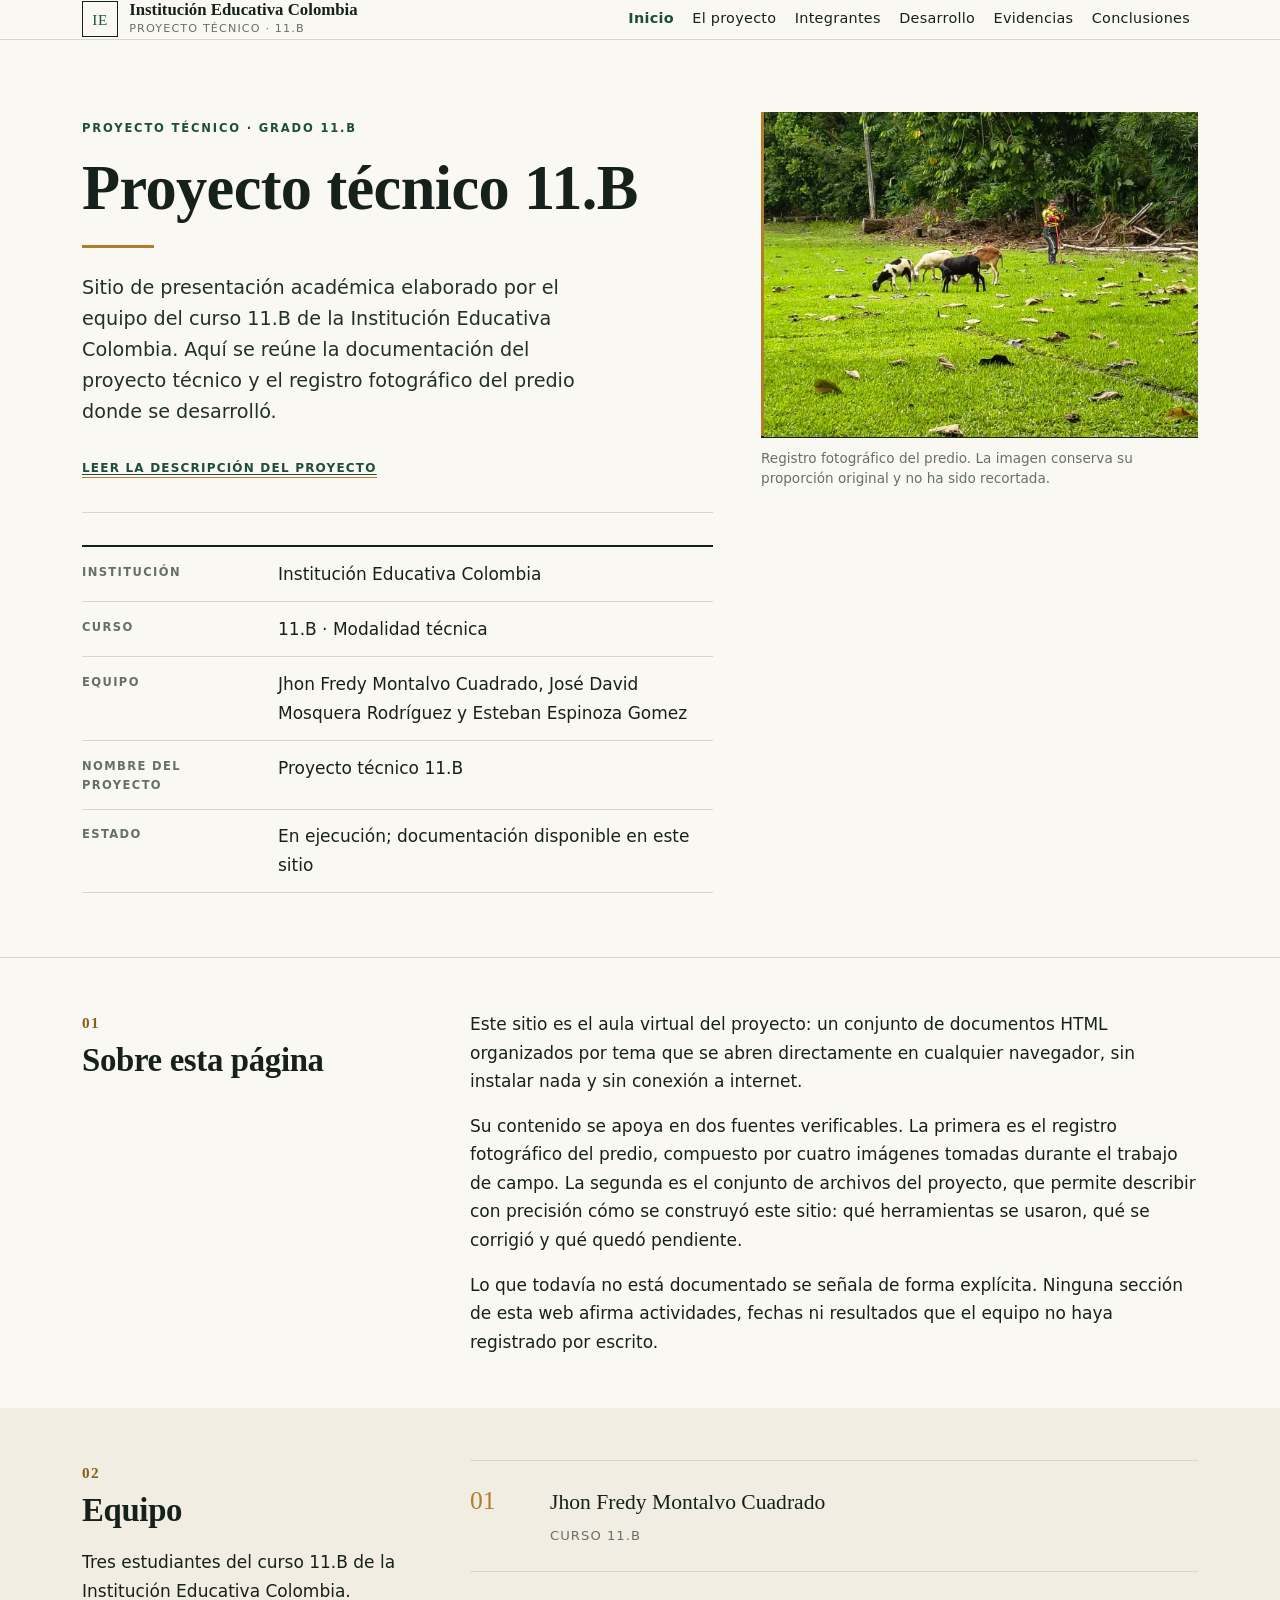
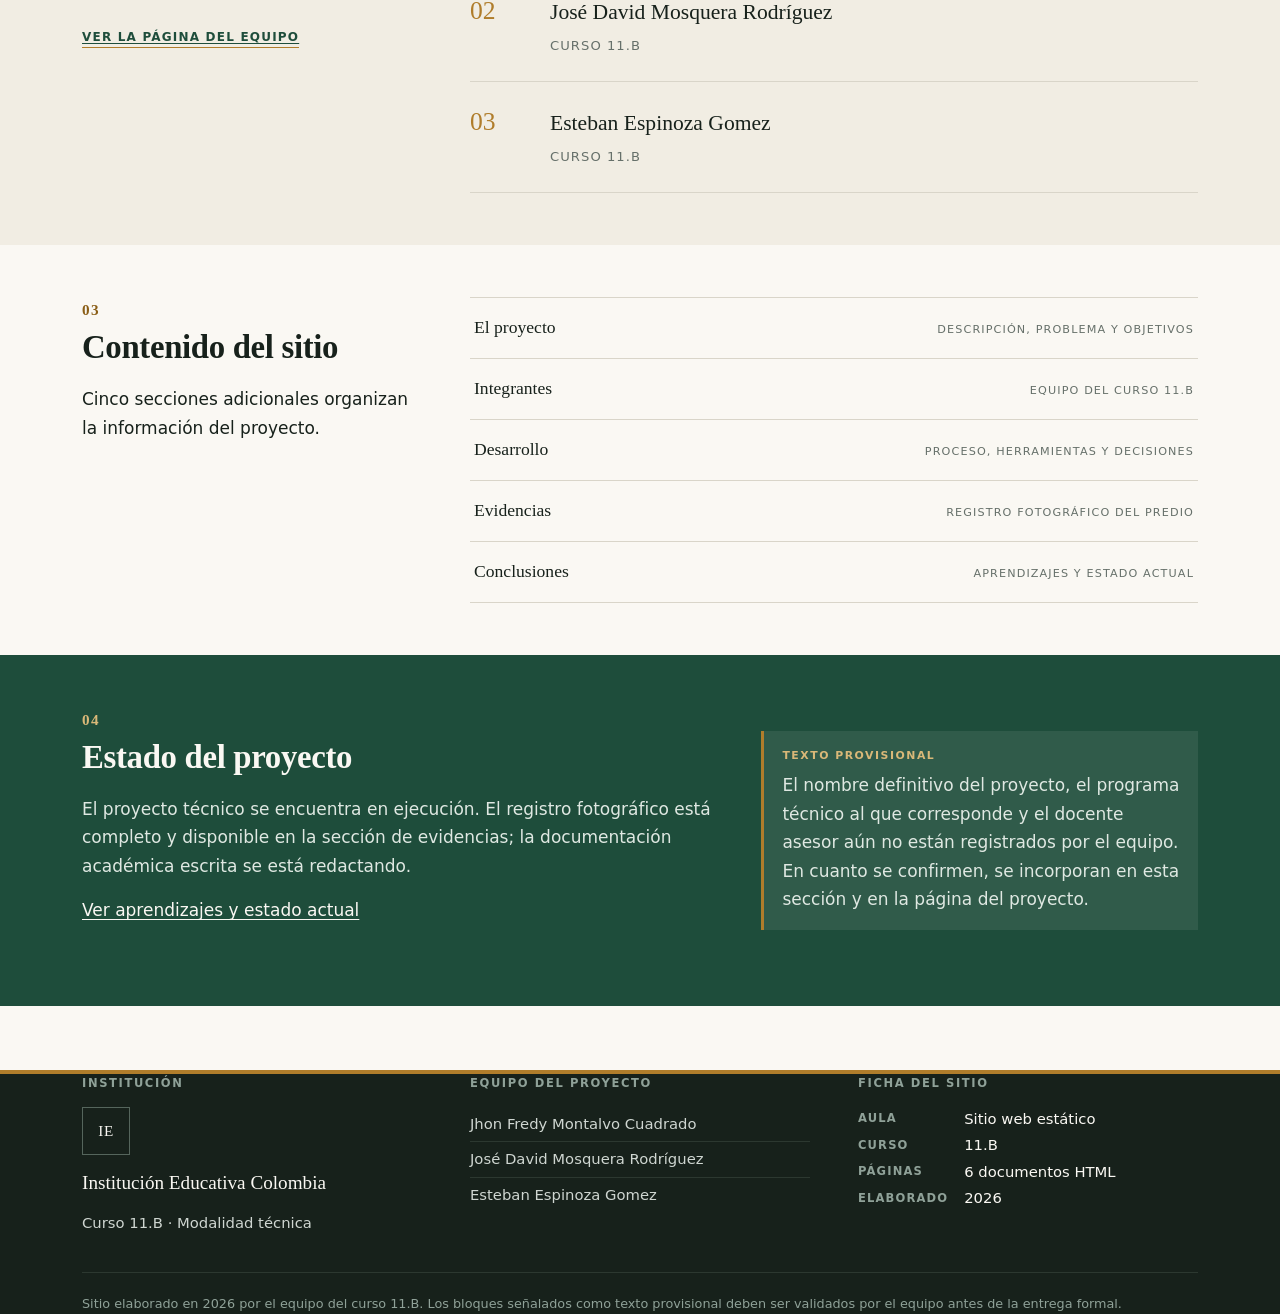
==== index.html @ cbe7c1bd "Sitio web multipágina del proyecto técnico 11.B - Seis páginas HTML independientes: index, proyecto," ====
<!DOCTYPE html>
<html lang="es">
<head>
  <meta charset="UTF-8">
  <meta name="viewport" content="width=device-width, initial-scale=1">
  <title>Proyecto técnico 11.B | Institución Educativa Colombia</title>
  <meta name="description" content="Sitio de presentación del proyecto técnico del curso 11.B de la Institución Educativa Colombia: descripción, equipo, desarrollo, evidencias y conclusiones.">
  <meta name="author" content="Curso 11.B, Institución Educativa Colombia">
  <meta name="robots" content="index, follow">
  <link rel="stylesheet" href="css/bootstrap.min.css">
  <link rel="stylesheet" href="css/estilos.css">
</head>
<body>
  <a class="salto-contenido" href="#contenido">Ir al contenido principal</a>
  <header class="barra">
    <div class="container">
      <nav class="navbar navbar-expand-lg p-0" aria-label="Navegación principal del sitio">
        <a class="barra__marca" href="index.html">
          <img class="barra__escudo" src="img/logo.png" alt="" width="36" height="36" onerror="this.hidden=true;this.nextElementSibling.hidden=false">
          <span class="avatar" hidden aria-hidden="true">IE</span>
          <span class="marca-bloque">
            <span class="marca__nombre">Institución Educativa Colombia</span>
            <span class="marca__pie">Proyecto técnico &middot; 11.B</span>
          </span>
        </a>
        <button class="navbar-toggler" type="button" data-bs-toggle="collapse" data-bs-target="#menuPrincipal" aria-controls="menuPrincipal" aria-expanded="false" aria-label="Abrir o cerrar el menú de navegación">
          <span class="navbar-toggler-icon"></span>
        </button>
        <div class="collapse navbar-collapse" id="menuPrincipal">
          <ul class="navbar-nav ms-auto align-items-lg-center">
            <li class="nav-item"><a class="nav-link active" href="index.html" aria-current="page">Inicio</a></li>
            <li class="nav-item"><a class="nav-link" href="proyecto.html">El proyecto</a></li>
            <li class="nav-item"><a class="nav-link" href="integrantes.html">Integrantes</a></li>
            <li class="nav-item"><a class="nav-link" href="desarrollo.html">Desarrollo</a></li>
            <li class="nav-item"><a class="nav-link" href="evidencias.html">Evidencias</a></li>
            <li class="nav-item"><a class="nav-link" href="conclusiones.html">Conclusiones</a></li>
          </ul>
        </div>
      </nav>
    </div>
  </header>

  <main id="contenido">
    <section class="portada">
      <div class="container">
        <div class="row g-4 g-lg-5 align-items-start">
          <div class="col-12 col-lg-7">
            <p class="rotulo mb-0">Proyecto técnico &middot; Grado 11.B</p>
            <h1 class="titulo-portada">Proyecto técnico 11.B</h1>
            <hr class="regla">
            <p class="entradilla mb-4">Sitio de presentación académica elaborado por el equipo del curso 11.B de la Institución Educativa Colombia. Aquí se reúne la documentación del proyecto técnico y el registro fotográfico del predio donde se desarrolló.</p>
            <p><a class="boton-ampliar" href="proyecto.html">Leer la descripción del proyecto</a></p>
            <hr class="regla regla--ancha">
            <dl class="ficha">
              <div><dt>Institución</dt><dd>Institución Educativa Colombia</dd></div>
              <div><dt>Curso</dt><dd>11.B &middot; Modalidad técnica</dd></div>
              <div><dt>Equipo</dt><dd>Jhon Fredy Montalvo Cuadrado, José David Mosquera Rodríguez y Esteban Espinoza Gomez</dd></div>
              <div><dt>Nombre del proyecto</dt><dd>Proyecto técnico 11.B</dd></div>
              <div><dt>Estado</dt><dd>En ejecución; documentación disponible en este sitio</dd></div>
            </dl>
          </div>
          <div class="col-12 col-lg-5">
            <figure class="fotografia fotografia--portada">
              <img src="img/doc-03-pastoreo.jpg" width="1200" height="900"
                   alt="Animales de granja pastando en un potrero del predio, con una persona de chaleco reflectante al fondo entre los árboles."
                   fetchpriority="high">
              <figcaption>Registro fotográfico del predio. La imagen conserva su proporción original y no ha sido recortada.</figcaption>
            </figure>
          </div>
        </div>
      </div>
    </section>

    <section class="seccion" aria-labelledby="t-sobre">
      <div class="container">
        <div class="row g-4 g-lg-5">
          <div class="col-12 col-lg-4">
            <span class="numero-seccion">01</span>
            <h2 class="titulo-seccion" id="t-sobre">Sobre esta página</h2>
          </div>
          <div class="col-12 col-lg-8">
            <p class="parrafo-medida">Este sitio es el aula virtual del proyecto: un conjunto de documentos HTML organizados por tema que se abren directamente en cualquier navegador, sin instalar nada y sin conexión a internet.</p>
            <p class="parrafo-medida">Su contenido se apoya en dos fuentes verificables. La primera es el registro fotográfico del predio, compuesto por cuatro imágenes tomadas durante el trabajo de campo. La segunda es el conjunto de archivos del proyecto, que permite describir con precisión cómo se construyó este sitio: qué herramientas se usaron, qué se corrigió y qué quedó pendiente.</p>
            <p class="parrafo-medida">Lo que todavía no está documentado se señala de forma explícita. Ninguna sección de esta web afirma actividades, fechas ni resultados que el equipo no haya registrado por escrito.</p>
          </div>
        </div>
      </div>
    </section>

    <section class="seccion seccion--papel" aria-labelledby="t-equipo">
      <div class="container">
        <div class="row g-4 g-lg-5">
          <div class="col-12 col-lg-4">
            <span class="numero-seccion">02</span>
            <h2 class="titulo-seccion" id="t-equipo">Equipo</h2>
            <p class="parrafo-medida">Tres estudiantes del curso 11.B de la Institución Educativa Colombia.</p>
            <p><a class="boton-ampliar" href="integrantes.html">Ver la página del equipo</a></p>
          </div>
          <div class="col-12 col-lg-8">
            <ul class="equipo">
              <li>
                <span class="equipo__indice" aria-hidden="true">01</span>
                <span>
                  <span class="equipo__nombre">Jhon Fredy Montalvo Cuadrado</span><br>
                  <span class="equipo__dato">Curso 11.B</span>
                </span>
              </li>
              <li>
                <span class="equipo__indice" aria-hidden="true">02</span>
                <span>
                  <span class="equipo__nombre">José David Mosquera Rodríguez</span><br>
                  <span class="equipo__dato">Curso 11.B</span>
                </span>
              </li>
              <li>
                <span class="equipo__indice" aria-hidden="true">03</span>
                <span>
                  <span class="equipo__nombre">Esteban Espinoza Gomez</span><br>
                  <span class="equipo__dato">Curso 11.B</span>
                </span>
              </li>
            </ul>
          </div>
        </div>
      </div>
    </section>

    <section class="seccion" aria-labelledby="t-contenido">
      <div class="container">
        <div class="row g-4 g-lg-5">
          <div class="col-12 col-lg-4">
            <span class="numero-seccion">03</span>
            <h2 class="titulo-seccion" id="t-contenido">Contenido del sitio</h2>
            <p class="parrafo-medida">Cinco secciones adicionales organizan la información del proyecto.</p>
          </div>
          <div class="col-12 col-lg-8">
            <ul class="indice-secciones">
              <li><a href="proyecto.html"><span class="titulo">El proyecto</span><span class="flecha">Descripción, problema y objetivos</span></a></li>
              <li><a href="integrantes.html"><span class="titulo">Integrantes</span><span class="flecha">Equipo del curso 11.B</span></a></li>
              <li><a href="desarrollo.html"><span class="titulo">Desarrollo</span><span class="flecha">Proceso, herramientas y decisiones</span></a></li>
              <li><a href="evidencias.html"><span class="titulo">Evidencias</span><span class="flecha">Registro fotográfico del predio</span></a></li>
              <li><a href="conclusiones.html"><span class="titulo">Conclusiones</span><span class="flecha">Aprendizajes y estado actual</span></a></li>
            </ul>
          </div>
        </div>
      </div>
    </section>

    <section class="seccion seccion--verde" aria-labelledby="t-estado">
      <div class="container">
        <div class="row g-4 g-lg-5 align-items-start">
          <div class="col-12 col-lg-7">
            <span class="numero-seccion">04</span>
            <h2 class="titulo-seccion" id="t-estado">Estado del proyecto</h2>
            <p class="parrafo-medida">El proyecto técnico se encuentra en ejecución. El registro fotográfico está completo y disponible en la sección de evidencias; la documentación académica escrita se está redactando.</p>
            <p class="parrafo-medida mb-0"><a href="conclusiones.html">Ver aprendizajes y estado actual</a></p>
          </div>
          <div class="col-12 col-lg-5">
            <div class="provisional">
              <span class="provisional__etiqueta">Texto provisional</span>
              <p>El nombre definitivo del proyecto, el programa técnico al que corresponde y el docente asesor aún no están registrados por el equipo. En cuanto se confirmen, se incorporan en esta sección y en la página del proyecto.</p>
            </div>
          </div>
        </div>
      </div>
    </section>
</main>

  <footer class="pie">
    <div class="container">
      <div class="row g-4 g-lg-5">
        <div class="col-12 col-lg-4">
          <p class="pie__titulo">Institución</p>
          <p class="pie__marca">
            <img class="pie__escudo" src="img/logo.png" alt="Escudo de la Institución Educativa Colombia" width="48" height="48" onerror="this.hidden=true;this.nextElementSibling.hidden=false">
            <span class="avatar" hidden aria-hidden="true">IE</span>
          </p>
          <p class="pie__institucion">Institución Educativa Colombia</p>
          <p class="mb-0">Curso 11.B &middot; Modalidad técnica</p>
        </div>
        <div class="col-12 col-md-6 col-lg-4">
          <p class="pie__titulo">Equipo del proyecto</p>
          <ul class="pie__integrantes">
            <li>Jhon Fredy Montalvo Cuadrado</li>
            <li>José David Mosquera Rodríguez</li>
            <li>Esteban Espinoza Gomez</li>
          </ul>
        </div>
        <div class="col-12 col-md-6 col-lg-4">
          <p class="pie__titulo">Ficha del sitio</p>
          <dl class="pie__ficha">
            <dt>Aula</dt><dd>Sitio web estático</dd>
            <dt>Curso</dt><dd>11.B</dd>
            <dt>Páginas</dt><dd>6 documentos HTML</dd>
            <dt>Elaborado</dt><dd>2026</dd>
          </dl>
        </div>
      </div>
      <p class="pie__legal">Sitio elaborado en 2026 por el equipo del curso 11.B. Los bloques señalados como texto provisional deben ser validados por el equipo antes de la entrega formal.</p>
    </div>
  </footer>

  <script src="js/bootstrap.bundle.min.js"></script>
</body>
</html>
---- css/estilos.css ----
/* Identidad visual del sitio — Proyecto técnico 11.B
   Institución Educativa Colombia
   Complementa a Bootstrap 5.3.2 (solo sistema de rejilla y componentes base). */

:root {
  --papel: #faf8f3;
  --papel-2: #f1ede3;
  --tinta: #17211b;
  --tinta-2: #22302a;
  --verde: #1e4d3b;
  --verde-tenue: #e7ede8;
  --ocre: #b07d2b;
  --ocre-texto: #8a5e16;
  --gris: #66706a;
  --linea: #d9d5c9;
  --linea-fuerte: #17211b;

  --serif: "Iowan Old Style", "Palatino Linotype", "Book Antiqua", Palatino,
    "Times New Roman", Georgia, serif;
  --sans: system-ui, -apple-system, "Segoe UI", Roboto, "Helvetica Neue",
    Arial, sans-serif;

  --ancho: 1140px;
  --alto-barra: 4.25rem;
}

[hidden] {
  display: none !important;
}

html {
  scroll-behavior: smooth;
  scroll-padding-top: calc(var(--alto-barra) + 1rem);
}

body {
  background-color: var(--papel);
  color: var(--tinta);
  font-family: var(--sans);
  font-size: 1.0625rem;
  line-height: 1.68;
  overflow-x: hidden;
  -webkit-text-size-adjust: 100%;
}

::selection {
  background: var(--verde);
  color: var(--papel);
}

a {
  color: var(--verde);
  text-underline-offset: 0.18em;
}

a:hover {
  color: var(--ocre-texto);
}

:focus-visible {
  outline: 3px solid var(--ocre);
  outline-offset: 2px;
}

h1,
h2,
h3,
h4,
.h1,
.h2,
.h3,
.h4,
.h5,
.h6 {
  font-family: var(--serif);
  font-weight: 600;
  color: var(--tinta);
  letter-spacing: -0.01em;
}

p:last-child {
  margin-bottom: 0;
}

/* ---------- Encabezado y navegación ---------- */

.barra {
  position: sticky;
  top: 0;
  z-index: 1030;
  background: var(--papel);
  border-bottom: 1px solid var(--linea);
}

.barra__marca {
  display: inline-flex;
  align-items: center;
  gap: 0.7rem;
  flex: 1 1 auto;
  min-width: 0;
  text-decoration: none;
  color: var(--tinta);
}

.barra__marca:hover {
  color: var(--tinta);
}

.barra__escudo {
  flex: 0 0 auto;
  width: 2.25rem;
  height: 2.25rem;
  object-fit: contain;
}

.marca-bloque {
  display: block;
}

.marca__nombre {
  display: block;
  font-family: var(--serif);
  font-size: 1.05rem;
  font-weight: 600;
  line-height: 1.2;
}

.marca__pie {
  display: block;
  font-size: 0.7rem;
  letter-spacing: 0.1em;
  text-transform: uppercase;
  color: var(--gris);
}

.navbar-toggler {
  border-color: var(--linea);
  border-radius: 0;
}

.navbar-toggler:focus {
  box-shadow: none;
}

.navbar-nav {
  gap: 0.15rem;
}

.navbar-nav .nav-link {
  padding: 0.4rem 0.7rem;
  color: var(--tinta);
  font-size: 0.9rem;
  letter-spacing: 0.02em;
  border-bottom: 2px solid transparent;
}

.navbar-nav .nav-link:hover {
  color: var(--verde);
  border-bottom-color: var(--linea);
}

.navbar-nav .nav-link.active {
  color: var(--verde);
  font-weight: 600;
  border-bottom-color: var(--ocre);
}

@media (min-width: 992px) {
  .navbar-nav .nav-link {
    border-bottom: none;
    margin-bottom: 2px;
  }
}

@media (max-width: 991.98px) {
  .barra__marca {
    flex: 1 1 0%;
  }
}

@media (max-width: 575.98px) {
  .marca__nombre {
    font-size: 0.95rem;
  }

  .marca__pie {
    font-size: 0.66rem;
  }
}

/* ---------- Pie ---------- */

.pie {
  background: var(--tinta);
  color: #cfd6d1;
  border-top: 4px solid var(--ocre);
  margin-top: 4rem;
  font-size: 0.925rem;
}

.seccion--verde + .pie {
  margin-top: 0;
}

.pie a {
  color: var(--papel);
}

.pie a:hover {
  color: var(--ocre);
}

.pie__titulo {
  font-family: var(--sans);
  font-size: 0.72rem;
  font-weight: 700;
  letter-spacing: 0.14em;
  text-transform: uppercase;
  color: #8fa198;
  margin-bottom: 0.85rem;
}

.pie__marca {
  display: inline-flex;
  align-items: center;
  gap: 0.75rem;
}

.pie__escudo {
  width: 3rem;
  height: 3rem;
  object-fit: contain;
}

.pie .avatar {
  width: 3rem;
  height: 3rem;
  color: var(--papel);
  border-color: #55655c;
}

.pie__institucion {
  font-family: var(--serif);
  font-size: 1.2rem;
  color: var(--papel);
  line-height: 1.25;
}

.pie__integrantes {
  list-style: none;
  padding: 0;
  margin: 0;
}

.pie__integrantes li {
  padding: 0.3rem 0;
  border-bottom: 1px solid #2c3830;
}

.pie__integrantes li:last-child {
  border-bottom: 0;
}

.pie__ficha {
  display: grid;
  gap: 0.1rem 1rem;
  grid-template-columns: auto 1fr;
  margin: 0;
}

.pie__ficha dt {
  font-size: 0.72rem;
  letter-spacing: 0.1em;
  text-transform: uppercase;
  color: #8fa198;
  padding-top: 0.15rem;
}

.pie__ficha dd {
  margin: 0;
  color: var(--papel);
}

.pie__legal {
  border-top: 1px solid #2c3830;
  margin-top: 2.25rem;
  padding-top: 1.25rem;
  font-size: 0.8rem;
  color: #8fa198;
}

/* ---------- Bloques de contenido ---------- */

.portada {
  padding: 3.5rem 0 3rem;
  border-bottom: 1px solid var(--linea);
}

@media (min-width: 992px) {
  .portada {
    padding: 4.5rem 0 4rem;
  }
}

.rotulo {
  display: inline-block;
  font-size: 0.72rem;
  font-weight: 700;
  letter-spacing: 0.16em;
  text-transform: uppercase;
  color: var(--verde);
}

.rotulo--claro {
  color: var(--ocre);
}

.titulo-portada {
  font-size: clamp(2.15rem, 6.2vw, 3.9rem);
  line-height: 1.06;
  margin: 0.9rem 0 0;
}

.entradilla {
  font-size: clamp(1.05rem, 2.4vw, 1.2rem);
  line-height: 1.62;
  color: var(--tinta-2);
  max-width: 42ch;
}

.regla {
  width: 4.5rem;
  height: 3px;
  background: var(--ocre);
  border: 0;
  margin: 1.5rem 0;
  opacity: 1;
}

.regla--ancha {
  width: 100%;
  height: 1px;
  background: var(--linea);
  margin: 2rem 0;
}

.seccion {
  padding: 3.25rem 0;
}

.seccion--papel {
  background: var(--papel-2);
}

.seccion--verde {
  background: var(--verde);
  color: #dfe8e2;
}

.seccion--verde h2,
.seccion--verde h3 {
  color: var(--papel);
}

.seccion--verde a {
  color: var(--papel);
}

.numero-seccion {
  font-family: var(--serif);
  font-size: 0.95rem;
  font-weight: 600;
  letter-spacing: 0.1em;
  color: var(--ocre-texto);
  display: block;
}

.seccion--verde .numero-seccion {
  color: #d9b878;
}

.titulo-seccion {
  font-size: clamp(1.5rem, 3.6vw, 2.05rem);
  margin: 0.35rem 0 1.1rem;
}

.parrafo-medida {
  max-width: 68ch;
}

/* ---------- Ficha de datos ---------- */

.ficha {
  margin: 0;
  border-top: 2px solid var(--linea-fuerte);
}

.ficha > div {
  display: grid;
  grid-template-columns: 1fr;
  gap: 0.1rem;
  padding: 0.8rem 0;
  border-bottom: 1px solid var(--linea);
}

@media (min-width: 576px) {
  .ficha > div {
    grid-template-columns: 11rem 1fr;
    gap: 1.25rem;
  }
}

.ficha dt {
  font-size: 0.72rem;
  font-weight: 700;
  letter-spacing: 0.12em;
  text-transform: uppercase;
  color: var(--gris);
  padding-top: 0.2rem;
}

.ficha dd {
  margin: 0;
}

/* ---------- Texto provisional editable ---------- */

.provisional {
  border-left: 3px solid var(--ocre);
  background: rgba(176, 125, 43, 0.07);
  padding: 1rem 1.15rem;
  margin: 1.5rem 0;
}

.provisional__etiqueta {
  display: block;
  font-size: 0.68rem;
  font-weight: 700;
  letter-spacing: 0.14em;
  text-transform: uppercase;
  color: var(--ocre-texto);
  margin-bottom: 0.4rem;
}

.provisional p {
  margin-bottom: 0.65rem;
}

.provisional p:last-child {
  margin-bottom: 0;
}

.seccion--verde .provisional {
  background: rgba(255, 255, 255, 0.08);
}

.seccion--verde .provisional__etiqueta {
  color: #d9b878;
}

/* ---------- Figuras e imágenes ---------- */

.fotografia {
  margin: 0;
}

.fotografia img {
  display: block;
  width: 100%;
  height: auto;
  border: 1px solid var(--linea);
}

.fotografia figcaption {
  font-size: 0.85rem;
  line-height: 1.5;
  color: var(--gris);
  padding-top: 0.6rem;
  border-top: 2px solid var(--linea-fuerte);
  margin-top: -1px;
}

.fotografia--portada img {
  border: 0;
  border-left: 3px solid var(--ocre);
}

.franja img {
  display: block;
  width: 100%;
  height: 100%;
  object-fit: cover;
  aspect-ratio: 16 / 7;
}

/* ---------- Galería ---------- */

.galeria {
  display: grid;
  gap: 1.75rem 1.5rem;
  grid-template-columns: 1fr;
}

@media (min-width: 576px) {
  .galeria {
    grid-template-columns: repeat(2, minmax(0, 1fr));
  }
}

@media (min-width: 992px) {
  .galeria {
    grid-template-columns: repeat(2, minmax(0, 1fr));
  }
}

.galeria__ancha {
  grid-column: 1 / -1;
}

.galeria__pie {
  font-size: 0.82rem;
  color: var(--gris);
}

.boton-ampliar {
  font-family: var(--sans);
  font-size: 0.75rem;
  font-weight: 700;
  letter-spacing: 0.1em;
  text-transform: uppercase;
  color: var(--verde);
  background: none;
  border: 0;
  border-bottom: 1px solid var(--ocre);
  padding: 0 0 0.15rem;
  margin-top: 0.5rem;
}

.boton-ampliar:hover {
  color: var(--ocre-texto);
}

.modal-content {
  border: 0;
  border-radius: 0;
  background: var(--tinta);
  border: 1px solid #2c3830;
}

.modal-header,
.modal-footer {
  border-color: #2c3830;
}

.modal-title,
.modal-body .pie__titulo,
.modal-footer .btn-close {
  color: var(--papel);
}

.modal-body img {
  display: block;
  width: auto;
  max-width: 100%;
  max-height: 68vh;
  margin: 0 auto;
}

.modal-body p {
  color: #cfd6d1;
  font-size: 0.9rem;
}

.btn-close {
  filter: invert(1) grayscale(1) brightness(2);
}

/* ---------- Línea de tiempo ---------- */

.linea-tiempo {
  list-style: none;
  margin: 0;
  padding: 0;
  border-left: 2px solid var(--linea);
}

.linea-tiempo > li {
  position: relative;
  padding: 0 0 2rem 1.75rem;
}

.linea-tiempo > li:last-child {
  padding-bottom: 0;
}

.linea-tiempo > li::before {
  content: "";
  position: absolute;
  left: -0.5rem;
  top: 0.5rem;
  width: 0.85rem;
  height: 0.85rem;
  background: var(--ocre);
  border: 3px solid var(--papel);
  border-radius: 50%;
}

.linea-tiempo h3 {
  font-size: 1.2rem;
  margin-bottom: 0.35rem;
}

.linea-tiempo .etapa {
  display: block;
  font-size: 0.7rem;
  font-weight: 700;
  letter-spacing: 0.14em;
  text-transform: uppercase;
  color: var(--ocre-texto);
  margin-bottom: 0.2rem;
}

/* ---------- Integrantes ---------- */

.equipo {
  list-style: none;
  margin: 0;
  padding: 0;
}

.equipo > li {
  display: grid;
  gap: 0.35rem 1.5rem;
  grid-template-columns: 1fr;
  padding: 1.4rem 0;
  border-top: 1px solid var(--linea);
}

.equipo > li:last-child {
  border-bottom: 1px solid var(--linea);
}

@media (min-width: 768px) {
  .equipo > li {
    grid-template-columns: 3.5rem 1fr;
    align-items: baseline;
  }
}

.equipo__indice {
  font-family: var(--serif);
  font-size: 1.6rem;
  line-height: 1;
  color: var(--ocre);
}

.equipo__nombre {
  font-family: var(--serif);
  font-size: 1.35rem;
  margin: 0;
}

.equipo__dato {
  font-size: 0.82rem;
  letter-spacing: 0.08em;
  text-transform: uppercase;
  color: var(--gris);
}

/* ---------- Enlaces de sección ---------- */

.indice-secciones {
  list-style: none;
  margin: 0;
  padding: 0;
  border-top: 1px solid var(--linea);
}

.indice-secciones > li {
  border-bottom: 1px solid var(--linea);
}

.indice-secciones a {
  display: flex;
  align-items: baseline;
  gap: 1rem;
  padding: 0.95rem 0.25rem;
  text-decoration: none;
  color: var(--tinta);
}

.indice-secciones a:hover {
  background: var(--verde-tenue);
  color: var(--verde);
  padding-left: 0.6rem;
}

.indice-secciones .titulo {
  font-family: var(--serif);
  font-size: 1.1rem;
  flex: 1 1 auto;
}

.indice-secciones .flecha {
  font-size: 0.7rem;
  letter-spacing: 0.1em;
  text-transform: uppercase;
  color: var(--gris);
}

/* ---------- Utilidades ---------- */

.salto-contenido {
  position: absolute;
  left: -9999px;
  top: 0;
  z-index: 1080;
  background: var(--verde);
  color: var(--papel);
  padding: 0.75rem 1.15rem;
  font-size: 0.9rem;
}

.salto-contenido:focus {
  left: 0.75rem;
  top: 0.75rem;
}

.avatar {
  display: inline-flex;
  align-items: center;
  justify-content: center;
  width: 2.25rem;
  height: 2.25rem;
  border: 1px solid var(--linea-fuerte);
  color: var(--verde);
  font-family: var(--serif);
  font-size: 0.95rem;
  letter-spacing: 0.04em;
}

@media (prefers-reduced-motion: reduce) {
  html {
    scroll-behavior: auto;
  }

  *,
  *::before,
  *::after {
    animation-duration: 0.001ms !important;
    animation-iteration-count: 1 !important;
    transition-duration: 0.001ms !important;
  }
}
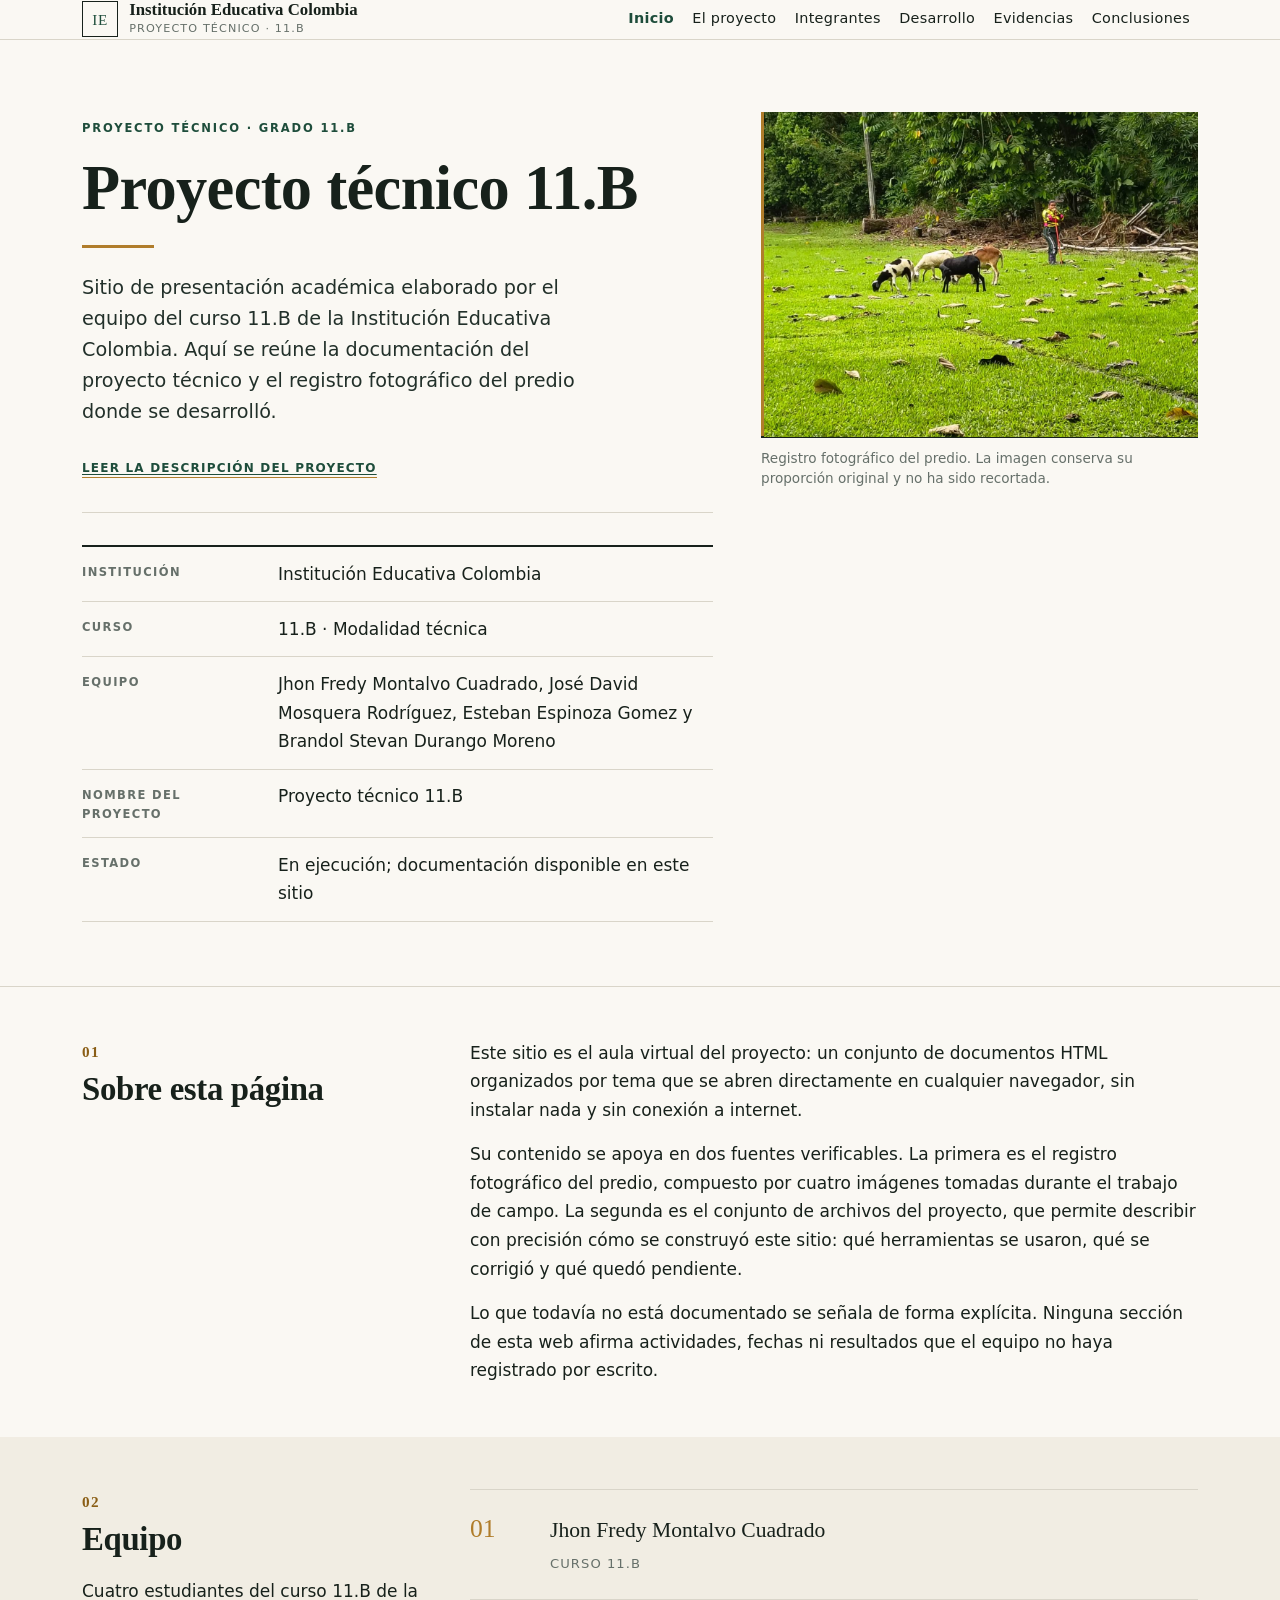
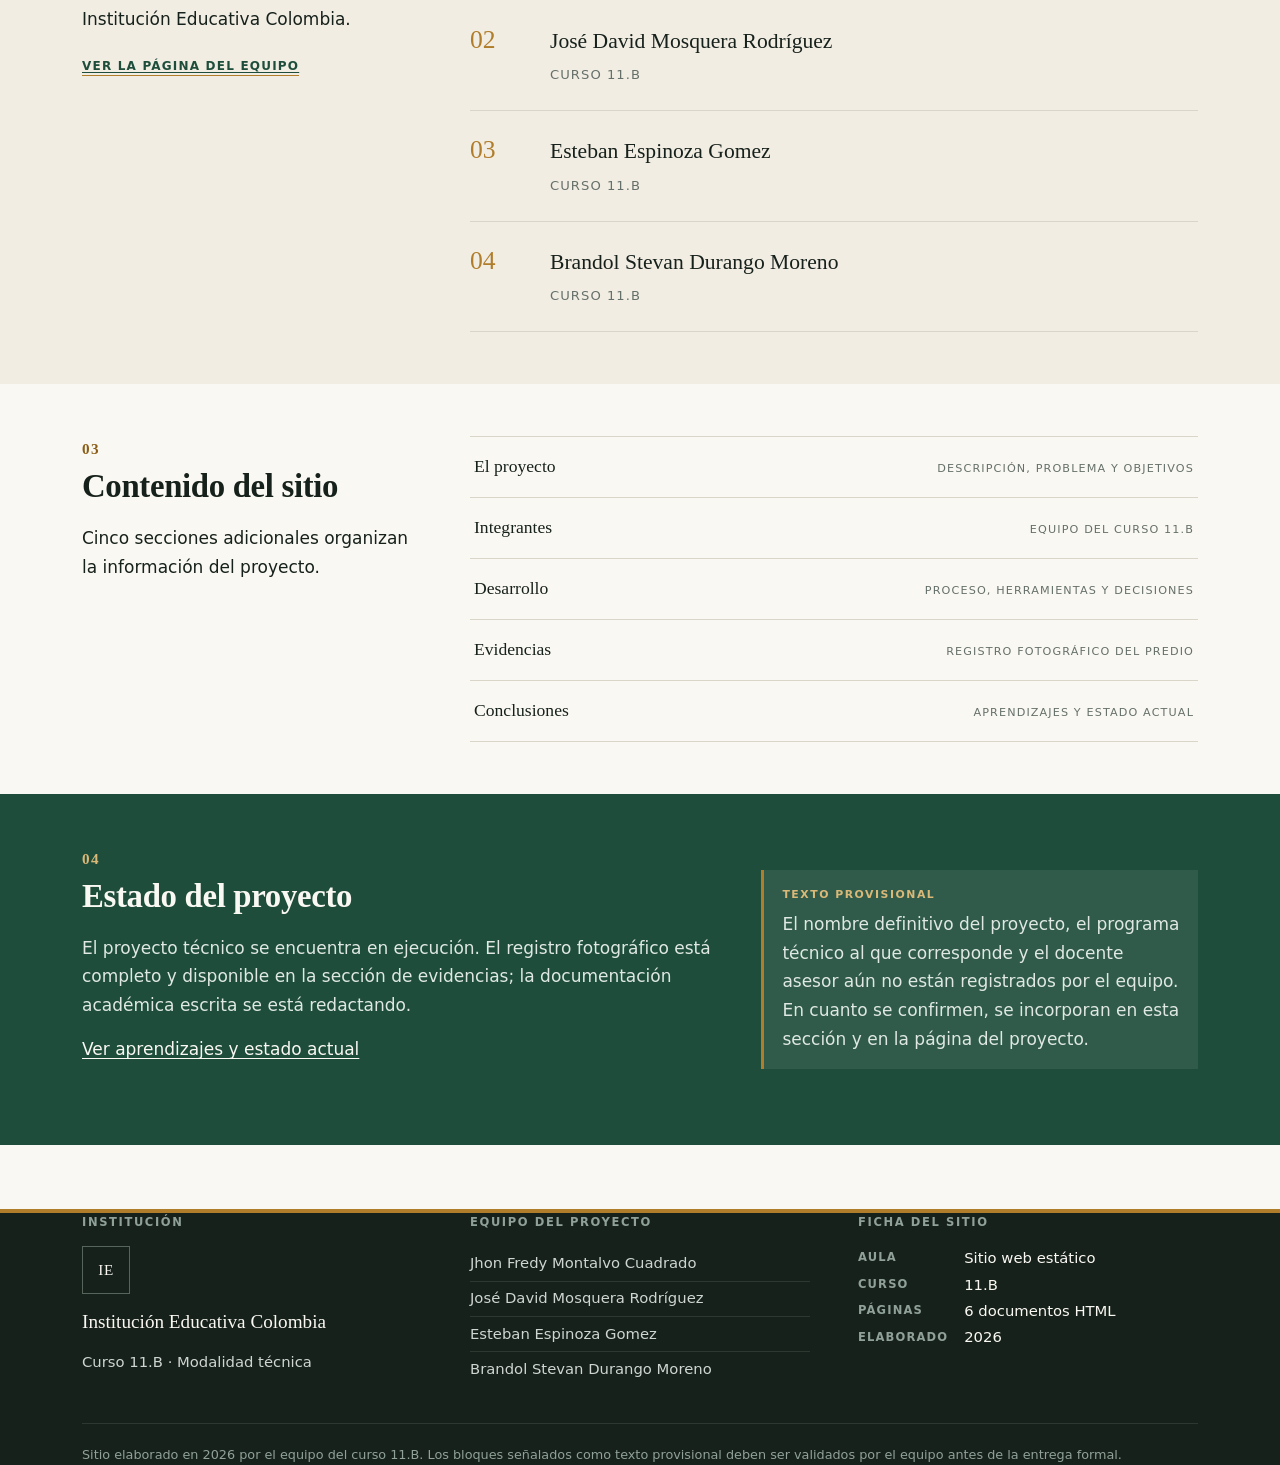
==== commit 4689d724: "Agregar a Brandol Stevan Durango Moreno al equipo del proyecto - Se incluye como cuarto integrante e" ====
--- a/index.html
+++ b/index.html
@@ -54,7 +54,7 @@
             <dl class="ficha">
               <div><dt>Institución</dt><dd>Institución Educativa Colombia</dd></div>
               <div><dt>Curso</dt><dd>11.B &middot; Modalidad técnica</dd></div>
-              <div><dt>Equipo</dt><dd>Jhon Fredy Montalvo Cuadrado, José David Mosquera Rodríguez y Esteban Espinoza Gomez</dd></div>
+              <div><dt>Equipo</dt><dd>Jhon Fredy Montalvo Cuadrado, José David Mosquera Rodríguez, Esteban Espinoza Gomez y Brandol Stevan Durango Moreno</dd></div>
               <div><dt>Nombre del proyecto</dt><dd>Proyecto técnico 11.B</dd></div>
               <div><dt>Estado</dt><dd>En ejecución; documentación disponible en este sitio</dd></div>
             </dl>
@@ -93,7 +93,7 @@
           <div class="col-12 col-lg-4">
             <span class="numero-seccion">02</span>
             <h2 class="titulo-seccion" id="t-equipo">Equipo</h2>
-            <p class="parrafo-medida">Tres estudiantes del curso 11.B de la Institución Educativa Colombia.</p>
+            <p class="parrafo-medida">Cuatro estudiantes del curso 11.B de la Institución Educativa Colombia.</p>
             <p><a class="boton-ampliar" href="integrantes.html">Ver la página del equipo</a></p>
           </div>
           <div class="col-12 col-lg-8">
@@ -116,6 +116,13 @@
                 <span class="equipo__indice" aria-hidden="true">03</span>
                 <span>
                   <span class="equipo__nombre">Esteban Espinoza Gomez</span><br>
+                  <span class="equipo__dato">Curso 11.B</span>
+                </span>
+              </li>
+              <li>
+                <span class="equipo__indice" aria-hidden="true">04</span>
+                <span>
+                  <span class="equipo__nombre">Brandol Stevan Durango Moreno</span><br>
                   <span class="equipo__dato">Curso 11.B</span>
                 </span>
               </li>
@@ -184,6 +191,7 @@
             <li>Jhon Fredy Montalvo Cuadrado</li>
             <li>José David Mosquera Rodríguez</li>
             <li>Esteban Espinoza Gomez</li>
+            <li>Brandol Stevan Durango Moreno</li>
           </ul>
         </div>
         <div class="col-12 col-md-6 col-lg-4">
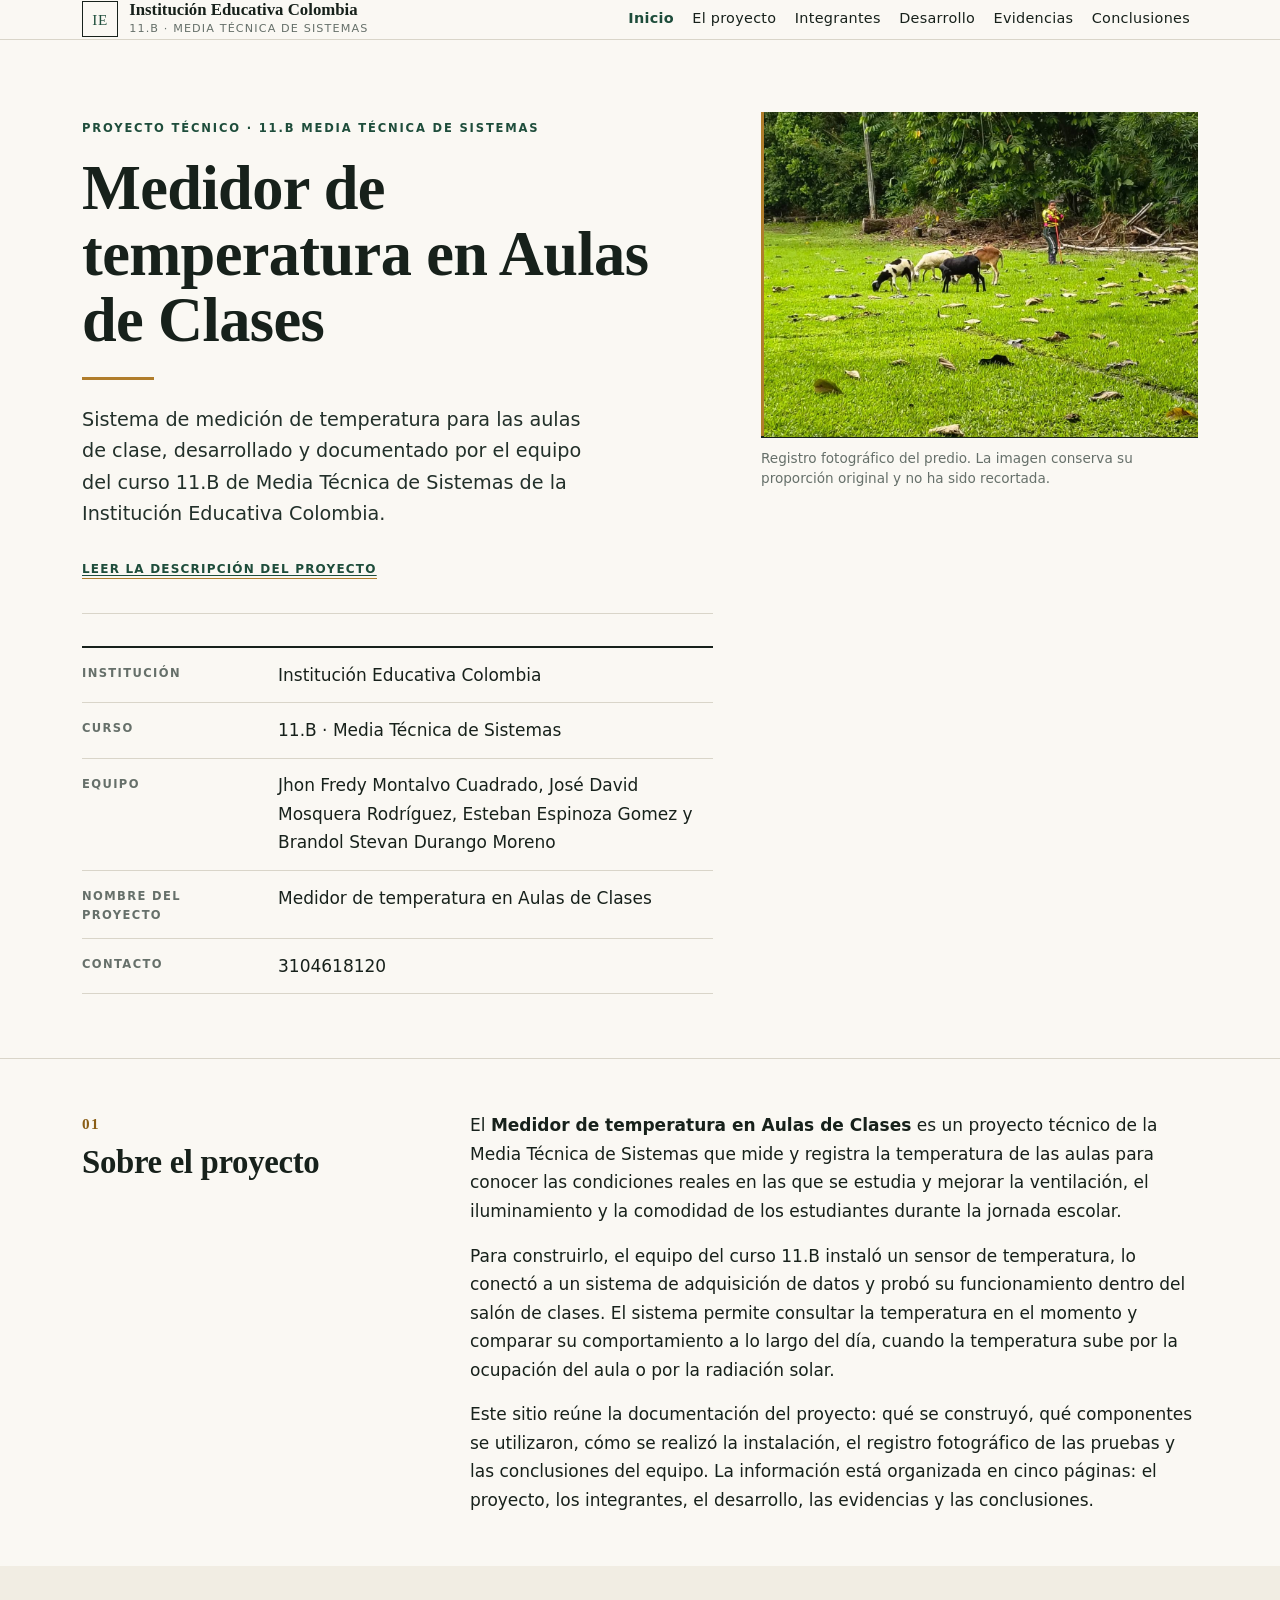
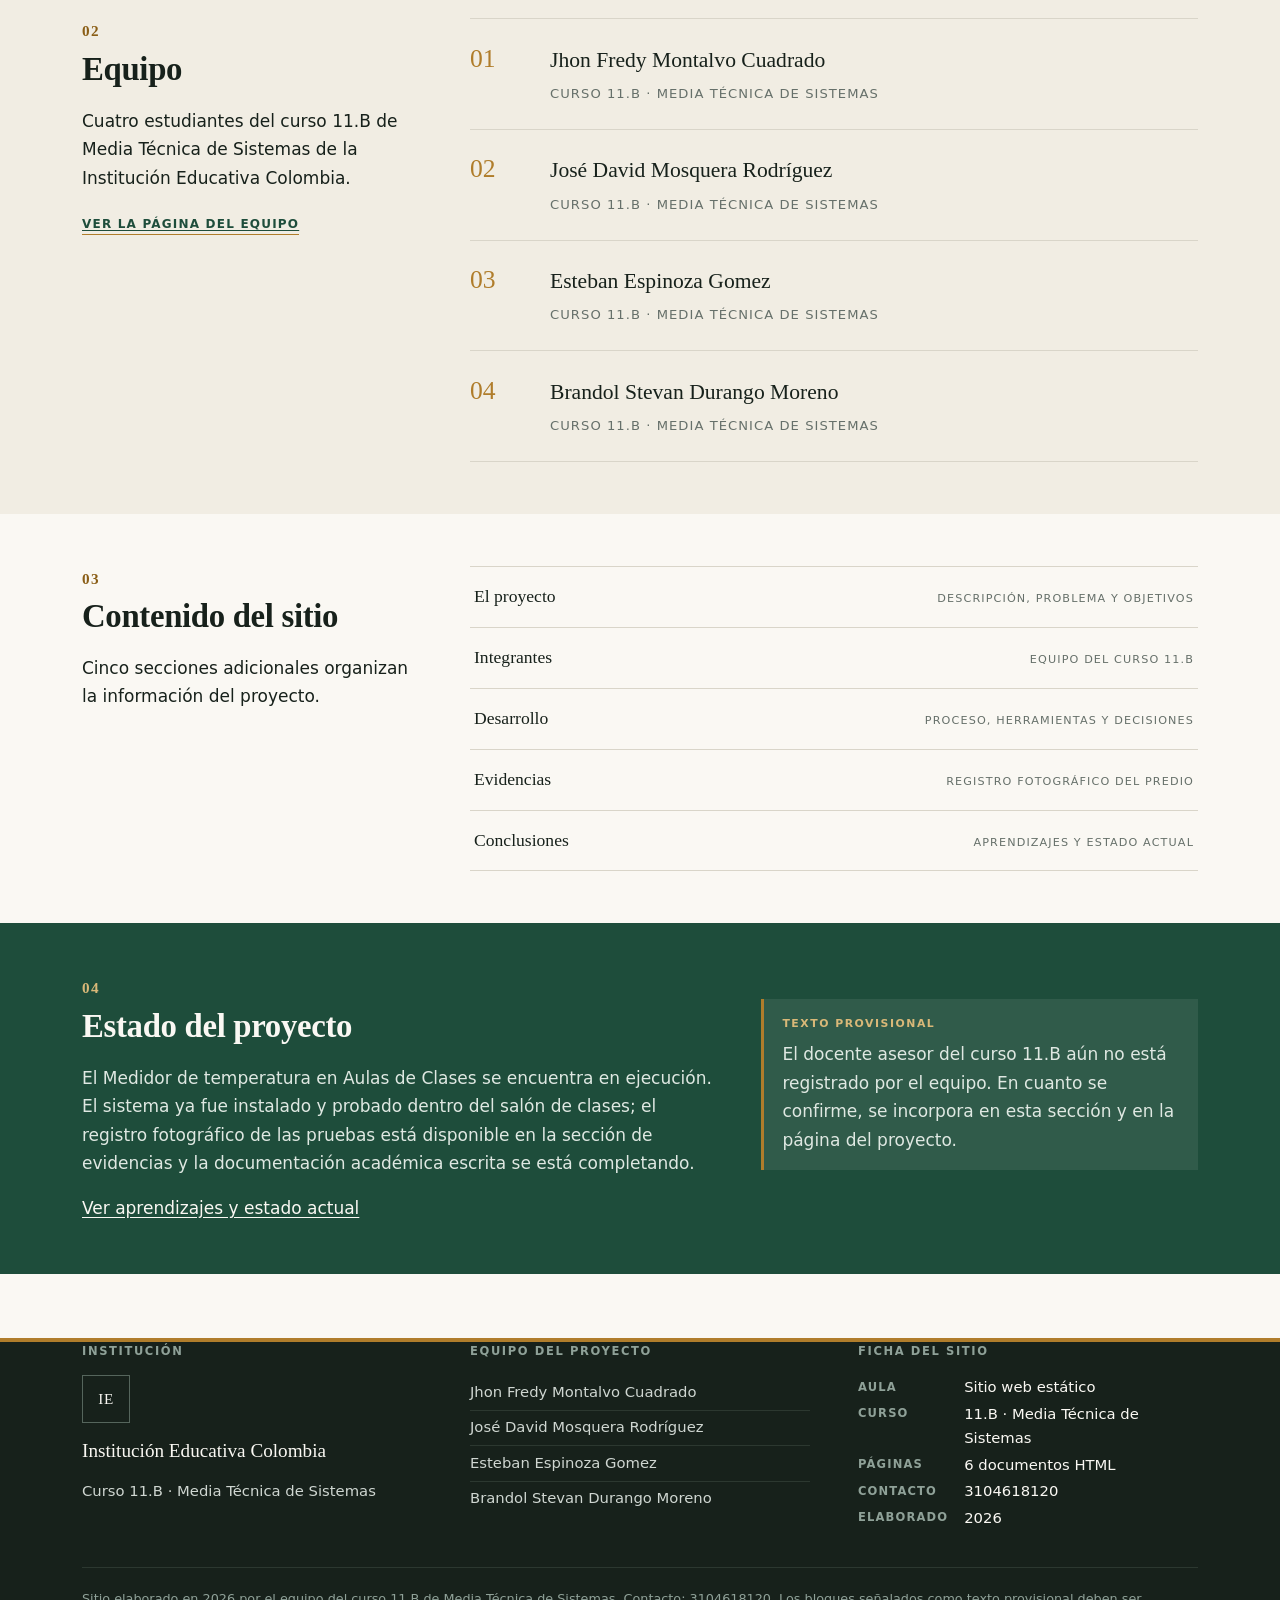
==== commit 8d4e10ba: "Actualizar datos del proyecto: medidor de temperatura 11.B Media Técnica - Curso 11.B Media Técnica " ====
--- a/index.html
+++ b/index.html
@@ -3,9 +3,9 @@
 <head>
   <meta charset="UTF-8">
   <meta name="viewport" content="width=device-width, initial-scale=1">
-  <title>Proyecto técnico 11.B | Institución Educativa Colombia</title>
-  <meta name="description" content="Sitio de presentación del proyecto técnico del curso 11.B de la Institución Educativa Colombia: descripción, equipo, desarrollo, evidencias y conclusiones.">
-  <meta name="author" content="Curso 11.B, Institución Educativa Colombia">
+  <title>Medidor de temperatura en Aulas de Clases | 11.B Media Técnica de Sistemas</title>
+  <meta name="description" content="Sitio de presentación del proyecto Medidor de temperatura en Aulas de Clases, del curso 11.B de Media Técnica de Sistemas de la Institución Educativa Colombia: descripción, equipo, desarrollo, evidencias y conclusiones.">
+  <meta name="author" content="Curso 11.B Media Técnica de Sistemas, Institución Educativa Colombia">
   <meta name="robots" content="index, follow">
   <link rel="stylesheet" href="css/bootstrap.min.css">
   <link rel="stylesheet" href="css/estilos.css">
@@ -20,7 +20,7 @@
           <span class="avatar" hidden aria-hidden="true">IE</span>
           <span class="marca-bloque">
             <span class="marca__nombre">Institución Educativa Colombia</span>
-            <span class="marca__pie">Proyecto técnico &middot; 11.B</span>
+            <span class="marca__pie">11.B &middot; Media Técnica de Sistemas</span>
           </span>
         </a>
         <button class="navbar-toggler" type="button" data-bs-toggle="collapse" data-bs-target="#menuPrincipal" aria-controls="menuPrincipal" aria-expanded="false" aria-label="Abrir o cerrar el menú de navegación">
@@ -45,18 +45,18 @@
       <div class="container">
         <div class="row g-4 g-lg-5 align-items-start">
           <div class="col-12 col-lg-7">
-            <p class="rotulo mb-0">Proyecto técnico &middot; Grado 11.B</p>
-            <h1 class="titulo-portada">Proyecto técnico 11.B</h1>
+            <p class="rotulo mb-0">Proyecto técnico &middot; 11.B Media Técnica de Sistemas</p>
+            <h1 class="titulo-portada">Medidor de temperatura en Aulas de Clases</h1>
             <hr class="regla">
-            <p class="entradilla mb-4">Sitio de presentación académica elaborado por el equipo del curso 11.B de la Institución Educativa Colombia. Aquí se reúne la documentación del proyecto técnico y el registro fotográfico del predio donde se desarrolló.</p>
+            <p class="entradilla mb-4">Sistema de medición de temperatura para las aulas de clase, desarrollado y documentado por el equipo del curso 11.B de Media Técnica de Sistemas de la Institución Educativa Colombia.</p>
             <p><a class="boton-ampliar" href="proyecto.html">Leer la descripción del proyecto</a></p>
             <hr class="regla regla--ancha">
             <dl class="ficha">
               <div><dt>Institución</dt><dd>Institución Educativa Colombia</dd></div>
-              <div><dt>Curso</dt><dd>11.B &middot; Modalidad técnica</dd></div>
+              <div><dt>Curso</dt><dd>11.B &middot; Media Técnica de Sistemas</dd></div>
               <div><dt>Equipo</dt><dd>Jhon Fredy Montalvo Cuadrado, José David Mosquera Rodríguez, Esteban Espinoza Gomez y Brandol Stevan Durango Moreno</dd></div>
-              <div><dt>Nombre del proyecto</dt><dd>Proyecto técnico 11.B</dd></div>
-              <div><dt>Estado</dt><dd>En ejecución; documentación disponible en este sitio</dd></div>
+              <div><dt>Nombre del proyecto</dt><dd>Medidor de temperatura en Aulas de Clases</dd></div>
+              <div><dt>Contacto</dt><dd>3104618120</dd></div>
             </dl>
           </div>
           <div class="col-12 col-lg-5">
@@ -76,12 +76,12 @@
         <div class="row g-4 g-lg-5">
           <div class="col-12 col-lg-4">
             <span class="numero-seccion">01</span>
-            <h2 class="titulo-seccion" id="t-sobre">Sobre esta página</h2>
+            <h2 class="titulo-seccion" id="t-sobre">Sobre el proyecto</h2>
           </div>
           <div class="col-12 col-lg-8">
-            <p class="parrafo-medida">Este sitio es el aula virtual del proyecto: un conjunto de documentos HTML organizados por tema que se abren directamente en cualquier navegador, sin instalar nada y sin conexión a internet.</p>
-            <p class="parrafo-medida">Su contenido se apoya en dos fuentes verificables. La primera es el registro fotográfico del predio, compuesto por cuatro imágenes tomadas durante el trabajo de campo. La segunda es el conjunto de archivos del proyecto, que permite describir con precisión cómo se construyó este sitio: qué herramientas se usaron, qué se corrigió y qué quedó pendiente.</p>
-            <p class="parrafo-medida">Lo que todavía no está documentado se señala de forma explícita. Ninguna sección de esta web afirma actividades, fechas ni resultados que el equipo no haya registrado por escrito.</p>
+            <p class="parrafo-medida">El <strong>Medidor de temperatura en Aulas de Clases</strong> es un proyecto técnico de la Media Técnica de Sistemas que mide y registra la temperatura de las aulas para conocer las condiciones reales en las que se estudia y mejorar la ventilación, el iluminamiento y la comodidad de los estudiantes durante la jornada escolar.</p>
+            <p class="parrafo-medida">Para construirlo, el equipo del curso 11.B instaló un sensor de temperatura, lo conectó a un sistema de adquisición de datos y probó su funcionamiento dentro del salón de clases. El sistema permite consultar la temperatura en el momento y comparar su comportamiento a lo largo del día, cuando la temperatura sube por la ocupación del aula o por la radiación solar.</p>
+            <p class="parrafo-medida">Este sitio reúne la documentación del proyecto: qué se construyó, qué componentes se utilizaron, cómo se realizó la instalación, el registro fotográfico de las pruebas y las conclusiones del equipo. La información está organizada en cinco páginas: el proyecto, los integrantes, el desarrollo, las evidencias y las conclusiones.</p>
           </div>
         </div>
       </div>
@@ -93,7 +93,7 @@
           <div class="col-12 col-lg-4">
             <span class="numero-seccion">02</span>
             <h2 class="titulo-seccion" id="t-equipo">Equipo</h2>
-            <p class="parrafo-medida">Cuatro estudiantes del curso 11.B de la Institución Educativa Colombia.</p>
+            <p class="parrafo-medida">Cuatro estudiantes del curso 11.B de Media Técnica de Sistemas de la Institución Educativa Colombia.</p>
             <p><a class="boton-ampliar" href="integrantes.html">Ver la página del equipo</a></p>
           </div>
           <div class="col-12 col-lg-8">
@@ -102,28 +102,28 @@
                 <span class="equipo__indice" aria-hidden="true">01</span>
                 <span>
                   <span class="equipo__nombre">Jhon Fredy Montalvo Cuadrado</span><br>
-                  <span class="equipo__dato">Curso 11.B</span>
+                  <span class="equipo__dato">Curso 11.B &middot; Media Técnica de Sistemas</span>
                 </span>
               </li>
               <li>
                 <span class="equipo__indice" aria-hidden="true">02</span>
                 <span>
                   <span class="equipo__nombre">José David Mosquera Rodríguez</span><br>
-                  <span class="equipo__dato">Curso 11.B</span>
+                  <span class="equipo__dato">Curso 11.B &middot; Media Técnica de Sistemas</span>
                 </span>
               </li>
               <li>
                 <span class="equipo__indice" aria-hidden="true">03</span>
                 <span>
                   <span class="equipo__nombre">Esteban Espinoza Gomez</span><br>
-                  <span class="equipo__dato">Curso 11.B</span>
+                  <span class="equipo__dato">Curso 11.B &middot; Media Técnica de Sistemas</span>
                 </span>
               </li>
               <li>
                 <span class="equipo__indice" aria-hidden="true">04</span>
                 <span>
                   <span class="equipo__nombre">Brandol Stevan Durango Moreno</span><br>
-                  <span class="equipo__dato">Curso 11.B</span>
+                  <span class="equipo__dato">Curso 11.B &middot; Media Técnica de Sistemas</span>
                 </span>
               </li>
             </ul>
@@ -159,13 +159,13 @@
           <div class="col-12 col-lg-7">
             <span class="numero-seccion">04</span>
             <h2 class="titulo-seccion" id="t-estado">Estado del proyecto</h2>
-            <p class="parrafo-medida">El proyecto técnico se encuentra en ejecución. El registro fotográfico está completo y disponible en la sección de evidencias; la documentación académica escrita se está redactando.</p>
+            <p class="parrafo-medida">El Medidor de temperatura en Aulas de Clases se encuentra en ejecución. El sistema ya fue instalado y probado dentro del salón de clases; el registro fotográfico de las pruebas está disponible en la sección de evidencias y la documentación académica escrita se está completando.</p>
             <p class="parrafo-medida mb-0"><a href="conclusiones.html">Ver aprendizajes y estado actual</a></p>
           </div>
           <div class="col-12 col-lg-5">
             <div class="provisional">
               <span class="provisional__etiqueta">Texto provisional</span>
-              <p>El nombre definitivo del proyecto, el programa técnico al que corresponde y el docente asesor aún no están registrados por el equipo. En cuanto se confirmen, se incorporan en esta sección y en la página del proyecto.</p>
+              <p>El docente asesor del curso 11.B aún no está registrado por el equipo. En cuanto se confirme, se incorpora en esta sección y en la página del proyecto.</p>
             </div>
           </div>
         </div>
@@ -183,7 +183,7 @@
             <span class="avatar" hidden aria-hidden="true">IE</span>
           </p>
           <p class="pie__institucion">Institución Educativa Colombia</p>
-          <p class="mb-0">Curso 11.B &middot; Modalidad técnica</p>
+          <p class="mb-0">Curso 11.B &middot; Media Técnica de Sistemas</p>
         </div>
         <div class="col-12 col-md-6 col-lg-4">
           <p class="pie__titulo">Equipo del proyecto</p>
@@ -198,13 +198,14 @@
           <p class="pie__titulo">Ficha del sitio</p>
           <dl class="pie__ficha">
             <dt>Aula</dt><dd>Sitio web estático</dd>
-            <dt>Curso</dt><dd>11.B</dd>
+            <dt>Curso</dt><dd>11.B &middot; Media Técnica de Sistemas</dd>
             <dt>Páginas</dt><dd>6 documentos HTML</dd>
+            <dt>Contacto</dt><dd>3104618120</dd>
             <dt>Elaborado</dt><dd>2026</dd>
           </dl>
         </div>
       </div>
-      <p class="pie__legal">Sitio elaborado en 2026 por el equipo del curso 11.B. Los bloques señalados como texto provisional deben ser validados por el equipo antes de la entrega formal.</p>
+      <p class="pie__legal">Sitio elaborado en 2026 por el equipo del curso 11.B de Media Técnica de Sistemas. Contacto: 3104618120. Los bloques señalados como texto provisional deben ser validados por el equipo antes de la entrega formal.</p>
     </div>
   </footer>
 
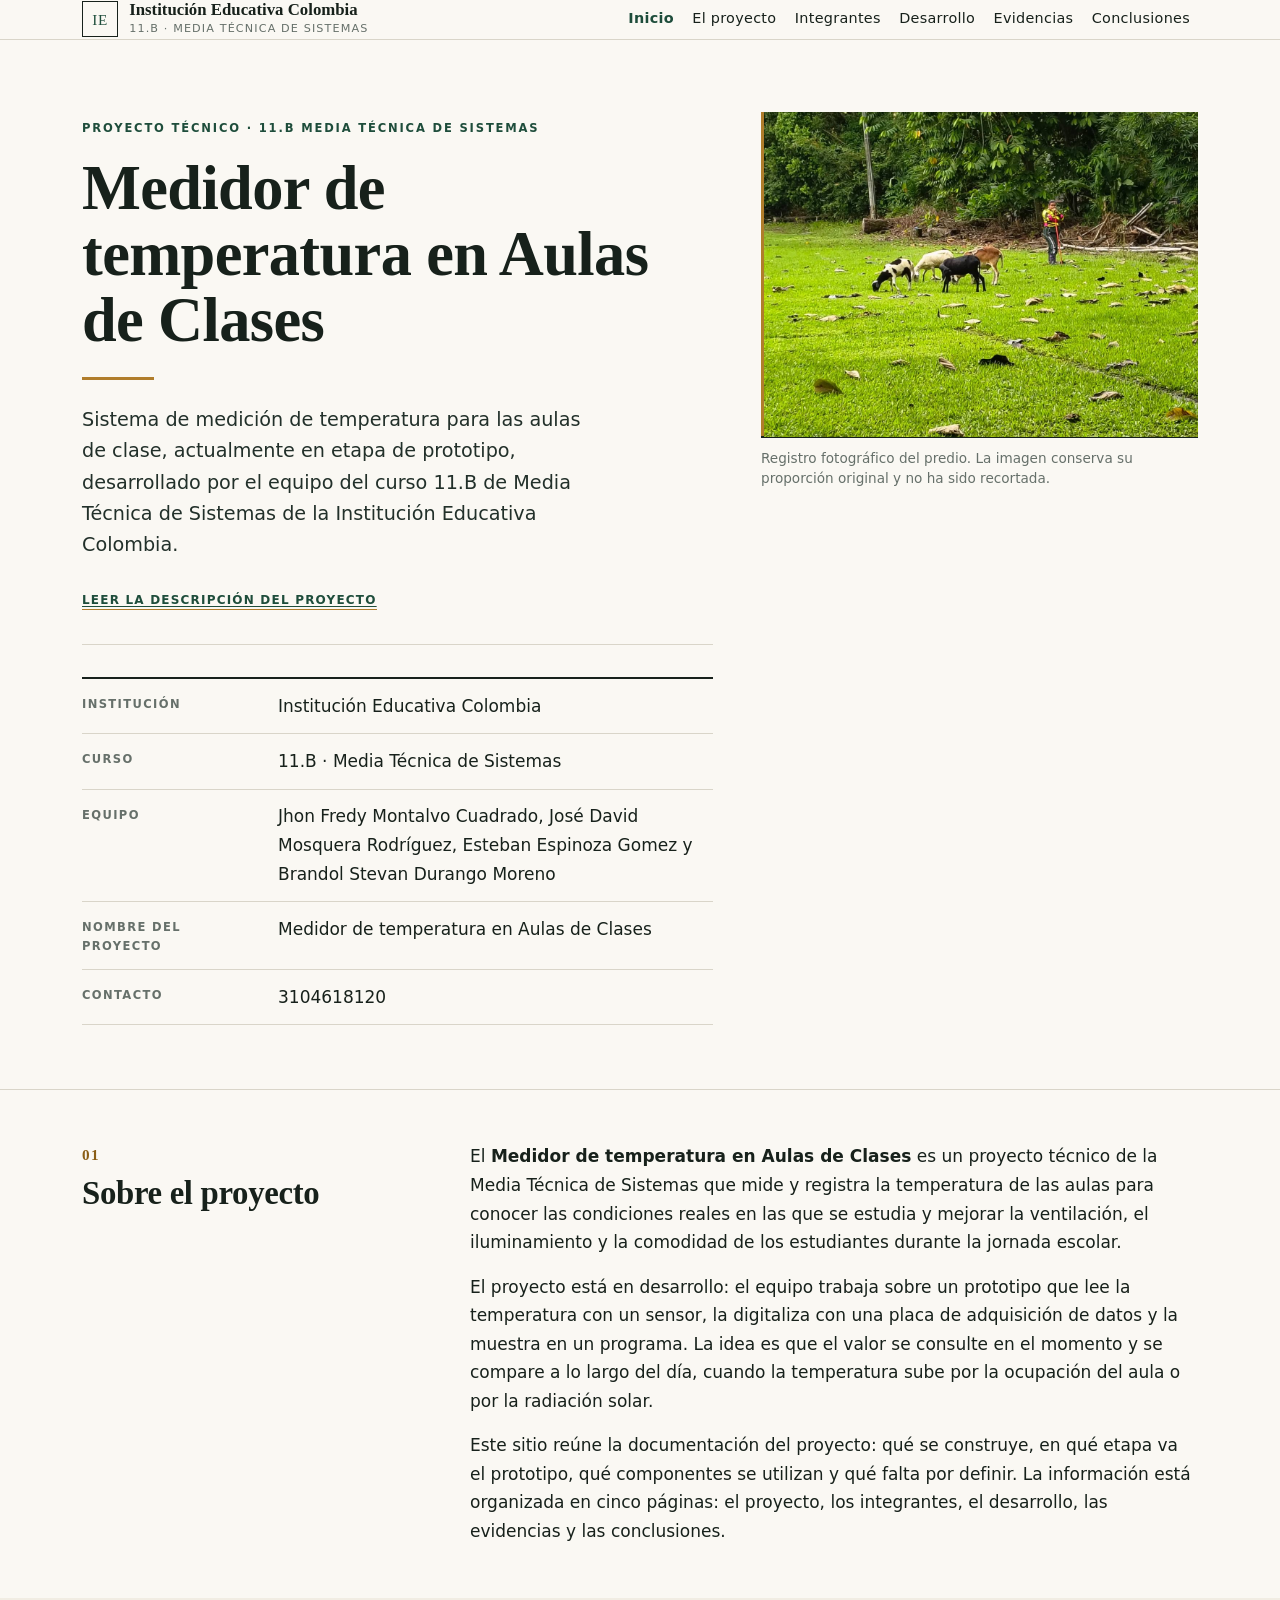
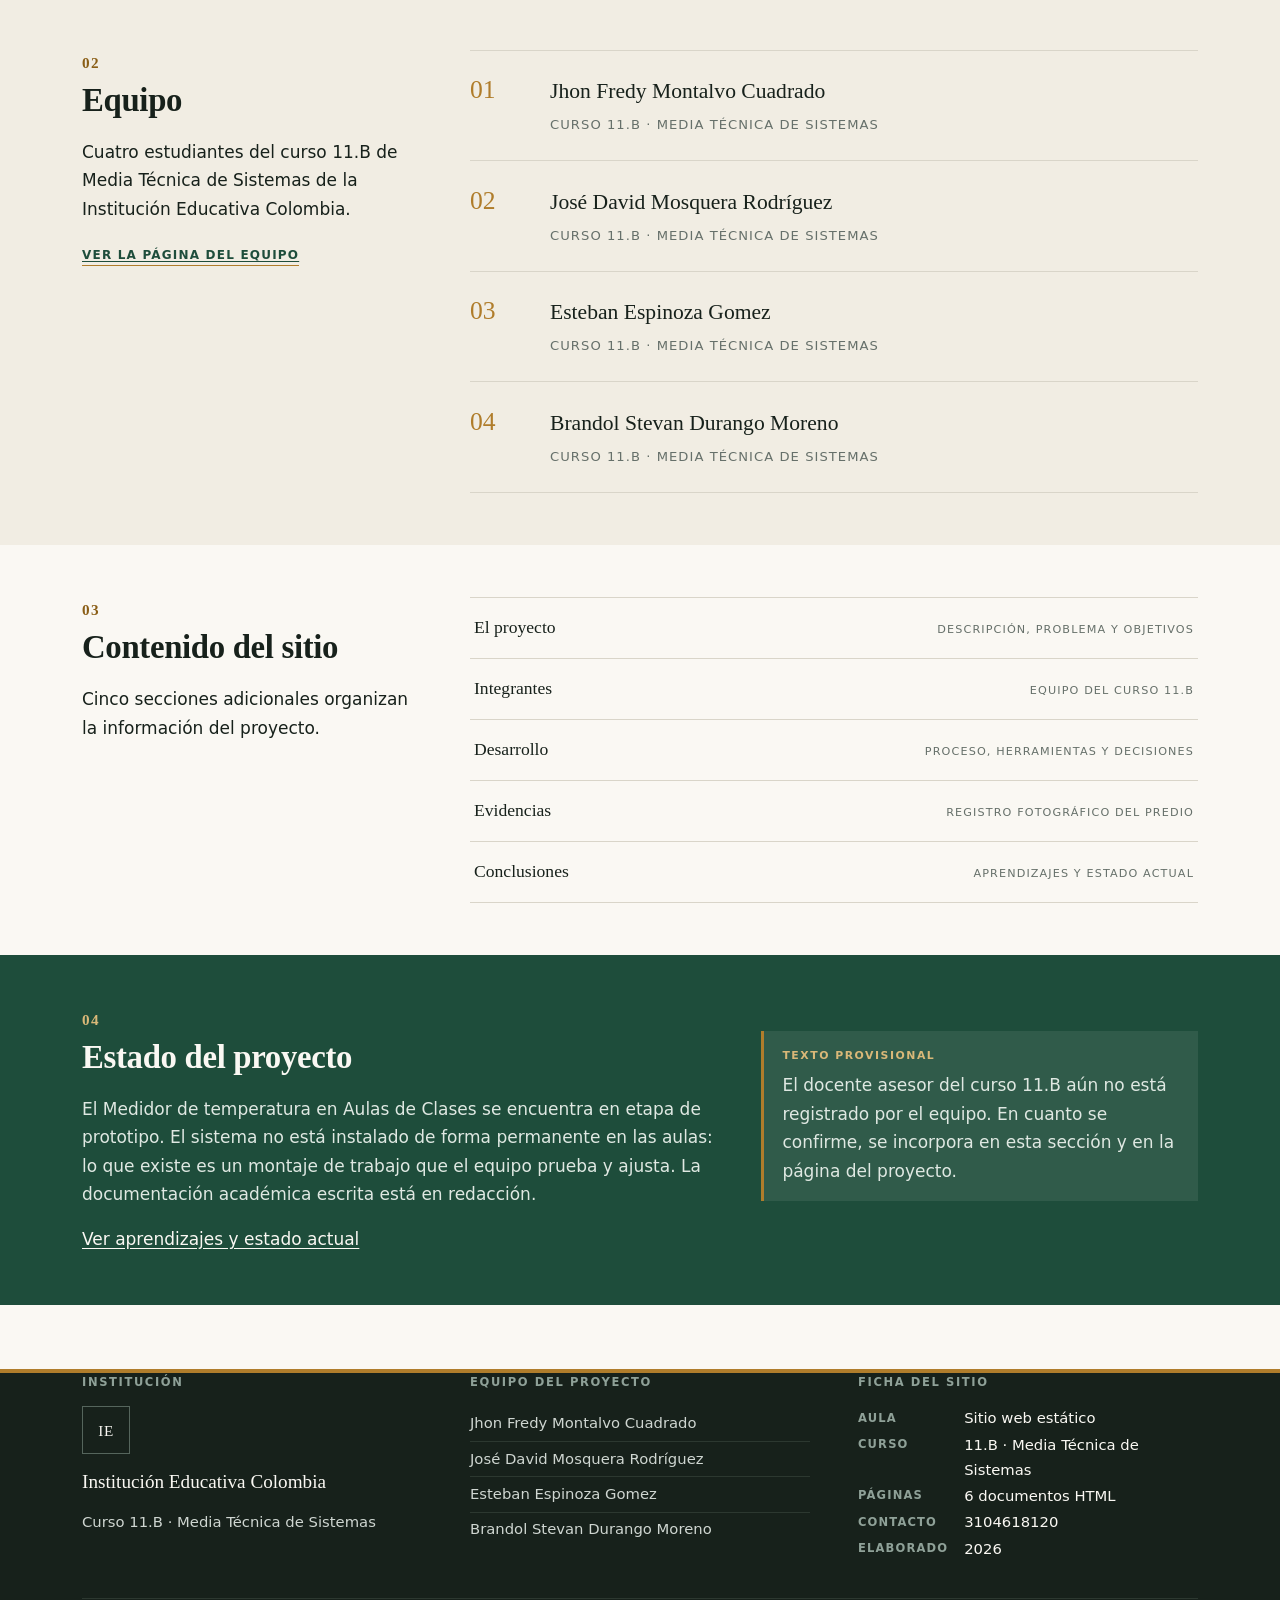
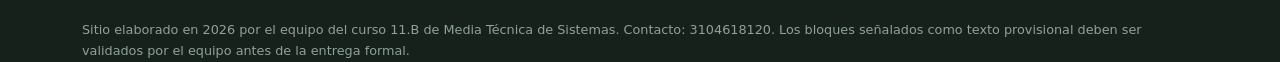
==== commit 377c3221: "Marcar el proyecto como prototipo en desarrollo - Reemplazar la seccion Contexto por "Prototipo en d" ====
--- a/index.html
+++ b/index.html
@@ -48,7 +48,7 @@
             <p class="rotulo mb-0">Proyecto técnico &middot; 11.B Media Técnica de Sistemas</p>
             <h1 class="titulo-portada">Medidor de temperatura en Aulas de Clases</h1>
             <hr class="regla">
-            <p class="entradilla mb-4">Sistema de medición de temperatura para las aulas de clase, desarrollado y documentado por el equipo del curso 11.B de Media Técnica de Sistemas de la Institución Educativa Colombia.</p>
+            <p class="entradilla mb-4">Sistema de medición de temperatura para las aulas de clase, actualmente en etapa de prototipo, desarrollado por el equipo del curso 11.B de Media Técnica de Sistemas de la Institución Educativa Colombia.</p>
             <p><a class="boton-ampliar" href="proyecto.html">Leer la descripción del proyecto</a></p>
             <hr class="regla regla--ancha">
             <dl class="ficha">
@@ -80,8 +80,8 @@
           </div>
           <div class="col-12 col-lg-8">
             <p class="parrafo-medida">El <strong>Medidor de temperatura en Aulas de Clases</strong> es un proyecto técnico de la Media Técnica de Sistemas que mide y registra la temperatura de las aulas para conocer las condiciones reales en las que se estudia y mejorar la ventilación, el iluminamiento y la comodidad de los estudiantes durante la jornada escolar.</p>
-            <p class="parrafo-medida">Para construirlo, el equipo del curso 11.B instaló un sensor de temperatura, lo conectó a un sistema de adquisición de datos y probó su funcionamiento dentro del salón de clases. El sistema permite consultar la temperatura en el momento y comparar su comportamiento a lo largo del día, cuando la temperatura sube por la ocupación del aula o por la radiación solar.</p>
-            <p class="parrafo-medida">Este sitio reúne la documentación del proyecto: qué se construyó, qué componentes se utilizaron, cómo se realizó la instalación, el registro fotográfico de las pruebas y las conclusiones del equipo. La información está organizada en cinco páginas: el proyecto, los integrantes, el desarrollo, las evidencias y las conclusiones.</p>
+            <p class="parrafo-medida">El proyecto está en desarrollo: el equipo trabaja sobre un prototipo que lee la temperatura con un sensor, la digitaliza con una placa de adquisición de datos y la muestra en un programa. La idea es que el valor se consulte en el momento y se compare a lo largo del día, cuando la temperatura sube por la ocupación del aula o por la radiación solar.</p>
+            <p class="parrafo-medida">Este sitio reúne la documentación del proyecto: qué se construye, en qué etapa va el prototipo, qué componentes se utilizan y qué falta por definir. La información está organizada en cinco páginas: el proyecto, los integrantes, el desarrollo, las evidencias y las conclusiones.</p>
           </div>
         </div>
       </div>
@@ -159,7 +159,7 @@
           <div class="col-12 col-lg-7">
             <span class="numero-seccion">04</span>
             <h2 class="titulo-seccion" id="t-estado">Estado del proyecto</h2>
-            <p class="parrafo-medida">El Medidor de temperatura en Aulas de Clases se encuentra en ejecución. El sistema ya fue instalado y probado dentro del salón de clases; el registro fotográfico de las pruebas está disponible en la sección de evidencias y la documentación académica escrita se está completando.</p>
+            <p class="parrafo-medida">El Medidor de temperatura en Aulas de Clases se encuentra en etapa de prototipo. El sistema no está instalado de forma permanente en las aulas: lo que existe es un montaje de trabajo que el equipo prueba y ajusta. La documentación académica escrita está en redacción.</p>
             <p class="parrafo-medida mb-0"><a href="conclusiones.html">Ver aprendizajes y estado actual</a></p>
           </div>
           <div class="col-12 col-lg-5">
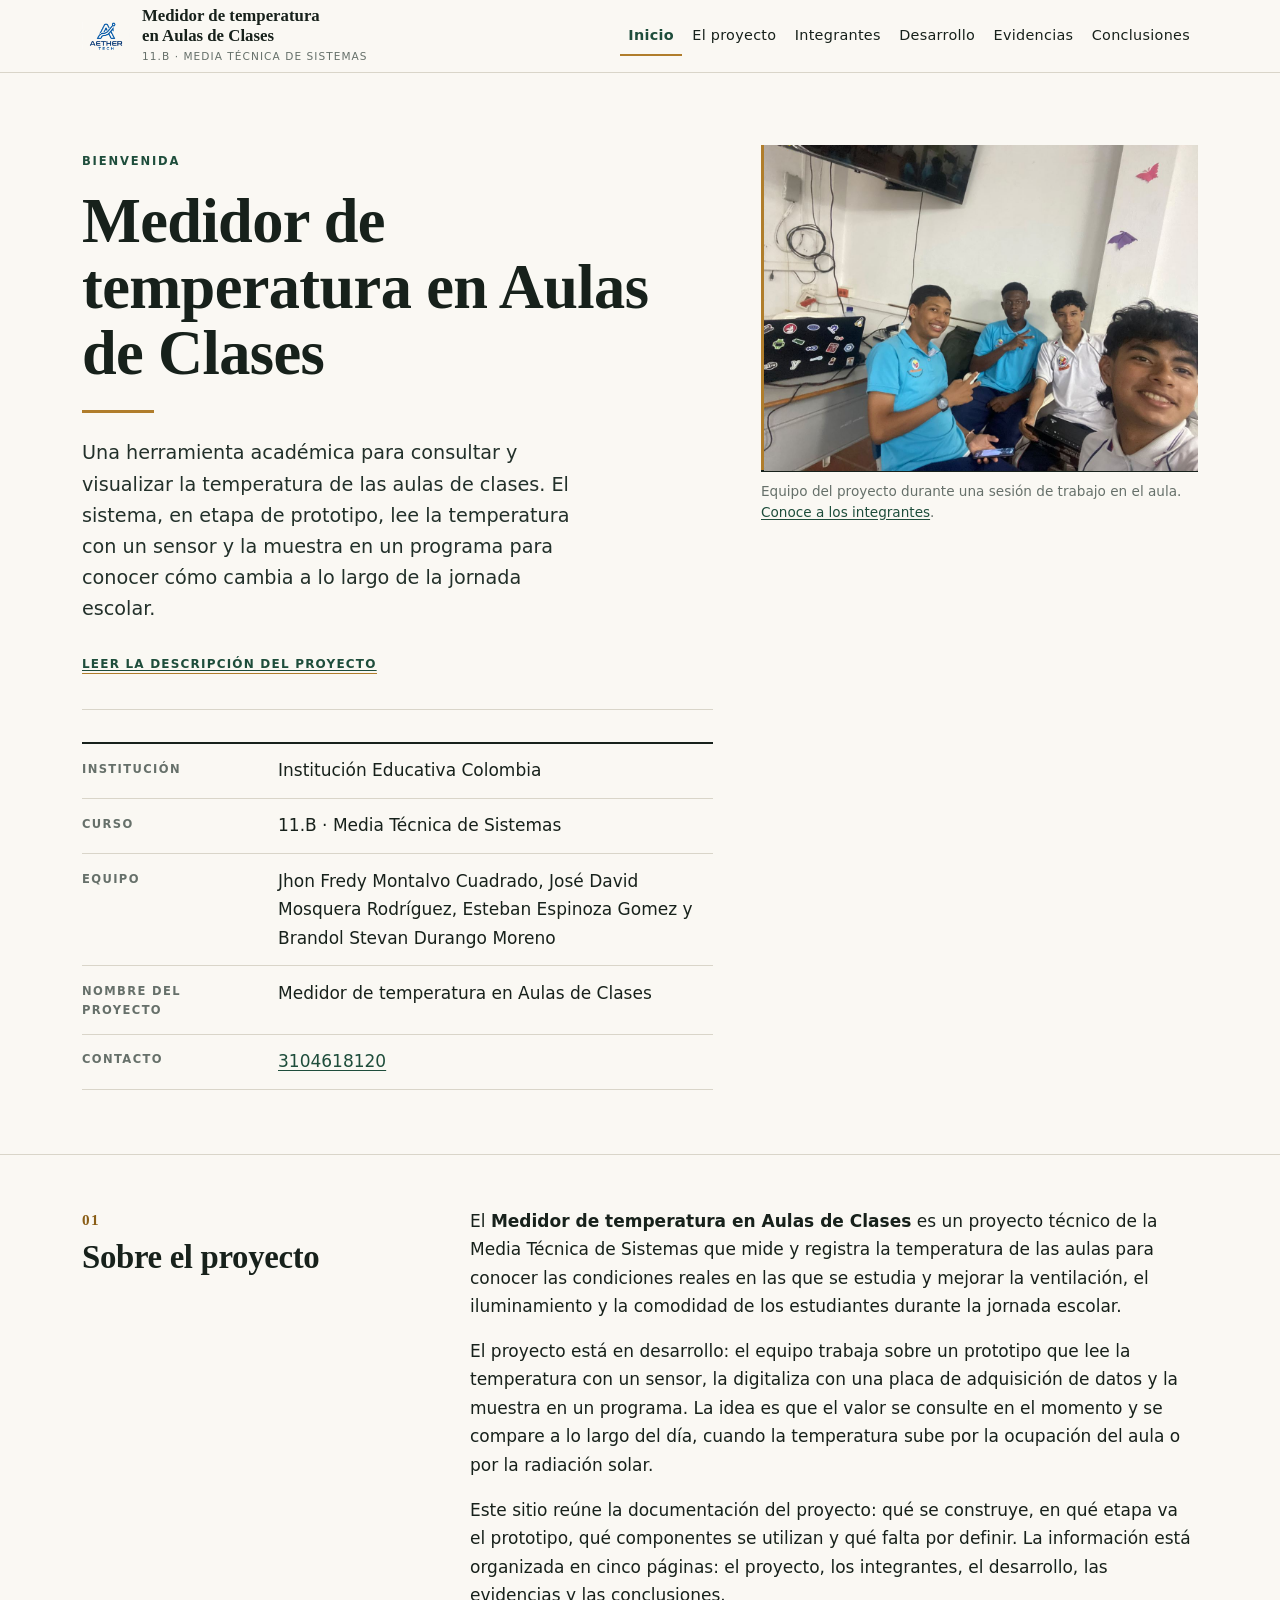
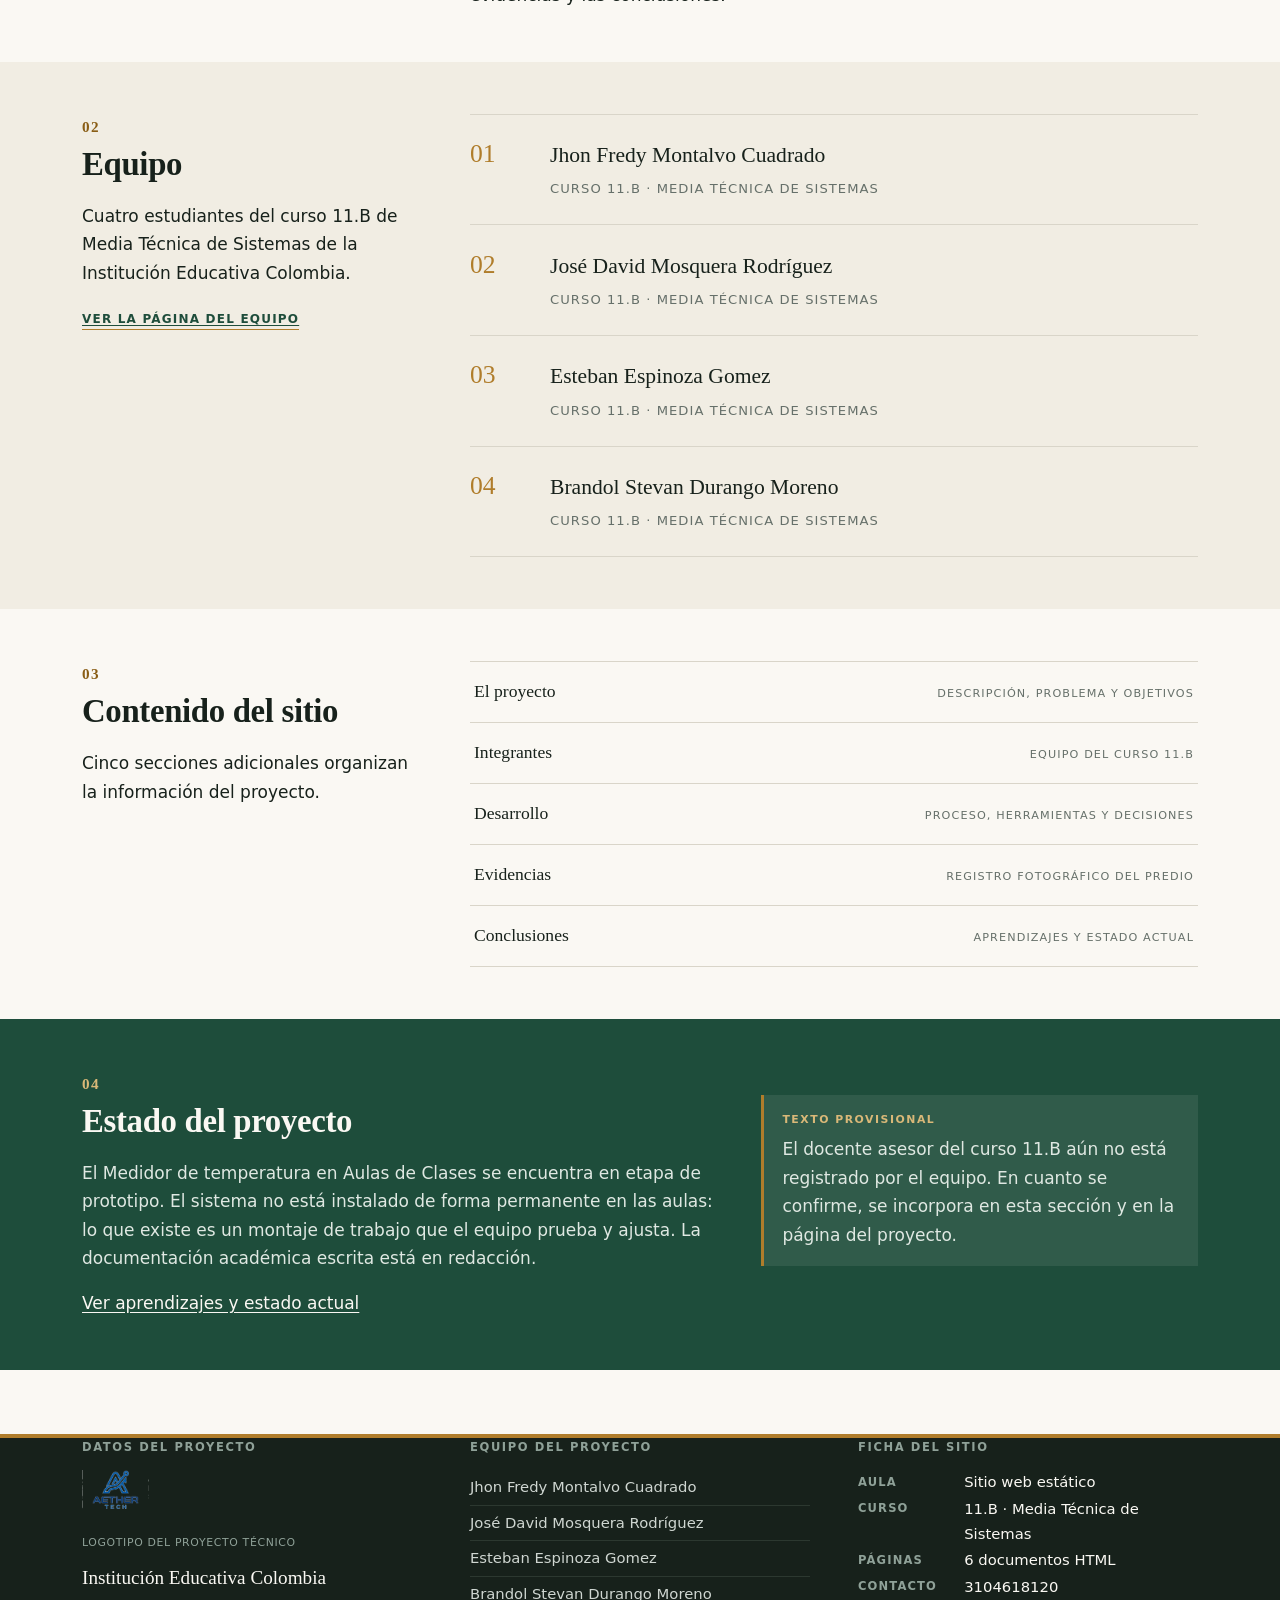
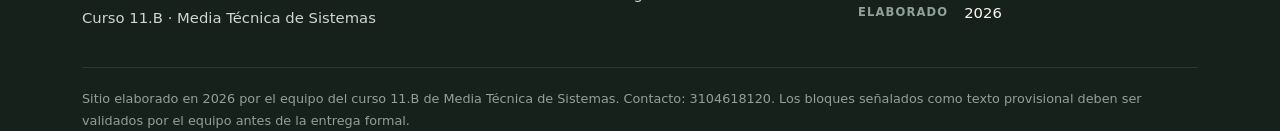
==== commit 6ce0498e: "Renovar el encabezado, el menú principal y la portada de inicio" ====
--- a/index.html
+++ b/index.html
@@ -7,6 +7,7 @@
   <meta name="description" content="Sitio de presentación del proyecto Medidor de temperatura en Aulas de Clases, del curso 11.B de Media Técnica de Sistemas de la Institución Educativa Colombia: descripción, equipo, desarrollo, evidencias y conclusiones.">
   <meta name="author" content="Curso 11.B Media Técnica de Sistemas, Institución Educativa Colombia">
   <meta name="robots" content="index, follow">
+  <link rel="icon" type="image/png" href="img/logo.png">
   <link rel="stylesheet" href="css/bootstrap.min.css">
   <link rel="stylesheet" href="css/estilos.css">
 </head>
@@ -16,10 +17,10 @@
     <div class="container">
       <nav class="navbar navbar-expand-lg p-0" aria-label="Navegación principal del sitio">
         <a class="barra__marca" href="index.html">
-          <img class="barra__escudo" src="img/logo.png" alt="" width="36" height="36" onerror="this.hidden=true;this.nextElementSibling.hidden=false">
+          <img class="barra__escudo" src="img/logo.png" alt="" width="48" height="28" onerror="this.hidden=true;this.nextElementSibling.hidden=false">
           <span class="avatar" hidden aria-hidden="true">IE</span>
           <span class="marca-bloque">
-            <span class="marca__nombre">Institución Educativa Colombia</span>
+            <span class="marca__nombre">Medidor de temperatura<br>en Aulas de Clases</span>
             <span class="marca__pie">11.B &middot; Media Técnica de Sistemas</span>
           </span>
         </a>
@@ -45,10 +46,10 @@
       <div class="container">
         <div class="row g-4 g-lg-5 align-items-start">
           <div class="col-12 col-lg-7">
-            <p class="rotulo mb-0">Proyecto técnico &middot; 11.B Media Técnica de Sistemas</p>
+            <p class="rotulo mb-0">Bienvenida</p>
             <h1 class="titulo-portada">Medidor de temperatura en Aulas de Clases</h1>
             <hr class="regla">
-            <p class="entradilla mb-4">Sistema de medición de temperatura para las aulas de clase, actualmente en etapa de prototipo, desarrollado por el equipo del curso 11.B de Media Técnica de Sistemas de la Institución Educativa Colombia.</p>
+            <p class="entradilla mb-4">Una herramienta académica para consultar y visualizar la temperatura de las aulas de clases. El sistema, en etapa de prototipo, lee la temperatura con un sensor y la muestra en un programa para conocer cómo cambia a lo largo de la jornada escolar.</p>
             <p><a class="boton-ampliar" href="proyecto.html">Leer la descripción del proyecto</a></p>
             <hr class="regla regla--ancha">
             <dl class="ficha">
@@ -56,15 +57,15 @@
               <div><dt>Curso</dt><dd>11.B &middot; Media Técnica de Sistemas</dd></div>
               <div><dt>Equipo</dt><dd>Jhon Fredy Montalvo Cuadrado, José David Mosquera Rodríguez, Esteban Espinoza Gomez y Brandol Stevan Durango Moreno</dd></div>
               <div><dt>Nombre del proyecto</dt><dd>Medidor de temperatura en Aulas de Clases</dd></div>
-              <div><dt>Contacto</dt><dd>3104618120</dd></div>
+              <div><dt>Contacto</dt><dd><a href="tel:+573104618120">3104618120</a></dd></div>
             </dl>
           </div>
           <div class="col-12 col-lg-5">
             <figure class="fotografia fotografia--portada">
-              <img src="img/doc-03-pastoreo.jpg" width="1200" height="900"
-                   alt="Animales de granja pastando en un potrero del predio, con una persona de chaleco reflectante al fondo entre los árboles."
+              <img src="img/integrantes.jpg" width="1200" height="900"
+                   alt="Los cuatro integrantes del equipo con el uniforme del colegio, dentro de un aula, junto a computadores portátiles y un televisor en la pared."
                    fetchpriority="high">
-              <figcaption>Registro fotográfico del predio. La imagen conserva su proporción original y no ha sido recortada.</figcaption>
+              <figcaption>Equipo del proyecto durante una sesión de trabajo en el aula. <a href="integrantes.html">Conoce a los integrantes</a>.</figcaption>
             </figure>
           </div>
         </div>
@@ -177,11 +178,12 @@
     <div class="container">
       <div class="row g-4 g-lg-5">
         <div class="col-12 col-lg-4">
-          <p class="pie__titulo">Institución</p>
+          <p class="pie__titulo">Datos del proyecto</p>
           <p class="pie__marca">
-            <img class="pie__escudo" src="img/logo.png" alt="Escudo de la Institución Educativa Colombia" width="48" height="48" onerror="this.hidden=true;this.nextElementSibling.hidden=false">
+            <img class="pie__escudo" src="img/logo.png" alt="Logotipo del proyecto técnico del curso 11.B" width="84" height="48" onerror="this.hidden=true;this.nextElementSibling.hidden=false">
             <span class="avatar" hidden aria-hidden="true">IE</span>
           </p>
+          <p class="pie__marca-nota">Logotipo del proyecto técnico</p>
           <p class="pie__institucion">Institución Educativa Colombia</p>
           <p class="mb-0">Curso 11.B &middot; Media Técnica de Sistemas</p>
         </div>
--- a/css/estilos.css
+++ b/css/estilos.css
@@ -21,7 +21,7 @@
     Arial, sans-serif;
 
   --ancho: 1140px;
-  --alto-barra: 4.25rem;
+  --alto-barra: 4.75rem;
 }
 
 [hidden] {
@@ -95,9 +95,10 @@
 .barra__marca {
   display: inline-flex;
   align-items: center;
-  gap: 0.7rem;
-  flex: 1 1 auto;
+  gap: 0.75rem;
+  flex: 0 1 auto;
   min-width: 0;
+  padding: 0.4rem 0;
   text-decoration: none;
   color: var(--tinta);
 }
@@ -108,29 +109,31 @@
 
 .barra__escudo {
   flex: 0 0 auto;
-  width: 2.25rem;
-  height: 2.25rem;
+  width: 3rem;
+  height: 1.72rem;
   object-fit: contain;
 }
 
 .marca-bloque {
   display: block;
+  min-width: 0;
 }
 
 .marca__nombre {
   display: block;
   font-family: var(--serif);
-  font-size: 1.05rem;
+  font-size: clamp(0.92rem, 1.7vw, 1.05rem);
   font-weight: 600;
-  line-height: 1.2;
+  line-height: 1.18;
 }
 
 .marca__pie {
   display: block;
-  font-size: 0.7rem;
+  font-size: 0.66rem;
   letter-spacing: 0.1em;
   text-transform: uppercase;
   color: var(--gris);
+  margin-top: 0.12rem;
 }
 
 .navbar-toggler {
@@ -147,16 +150,18 @@
 }
 
 .navbar-nav .nav-link {
-  padding: 0.4rem 0.7rem;
+  padding: 0.45rem 0.7rem;
   color: var(--tinta);
   font-size: 0.9rem;
   letter-spacing: 0.02em;
   border-bottom: 2px solid transparent;
+  transition: color 0.15s ease, border-color 0.15s ease,
+    background-color 0.15s ease;
 }
 
 .navbar-nav .nav-link:hover {
   color: var(--verde);
-  border-bottom-color: var(--linea);
+  background: var(--verde-tenue);
 }
 
 .navbar-nav .nav-link.active {
@@ -165,16 +170,28 @@
   border-bottom-color: var(--ocre);
 }
 
-@media (min-width: 992px) {
+/* Menú colapsado: móvil y tableta */
+@media (max-width: 991.98px) {
+  .navbar-collapse {
+    border-top: 1px solid var(--linea);
+    margin-top: 0.6rem;
+    padding-top: 0.3rem;
+  }
+
   .navbar-nav .nav-link {
-    border-bottom: none;
-    margin-bottom: 2px;
-  }
-}
-
-@media (max-width: 991.98px) {
-  .barra__marca {
-    flex: 1 1 0%;
+    padding: 0.7rem 0.25rem;
+    border-bottom: 0;
+    border-left: 3px solid transparent;
+  }
+
+  .navbar-nav .nav-link:hover {
+    background: var(--verde-tenue);
+    border-left-color: var(--linea);
+  }
+
+  .navbar-nav .nav-link.active {
+    background: var(--verde-tenue);
+    border-left-color: var(--ocre);
   }
 }
 
@@ -184,7 +201,7 @@
   }
 
   .marca__pie {
-    font-size: 0.66rem;
+    font-size: 0.62rem;
   }
 }
 
@@ -227,9 +244,17 @@
 }
 
 .pie__escudo {
-  width: 3rem;
-  height: 3rem;
+  width: 4.2rem;
+  height: 2.4rem;
   object-fit: contain;
+}
+
+.pie__marca-nota {
+  font-size: 0.68rem;
+  letter-spacing: 0.06em;
+  text-transform: uppercase;
+  color: #8fa198;
+  margin: 0.55rem 0 0.9rem;
 }
 
 .pie .avatar {
